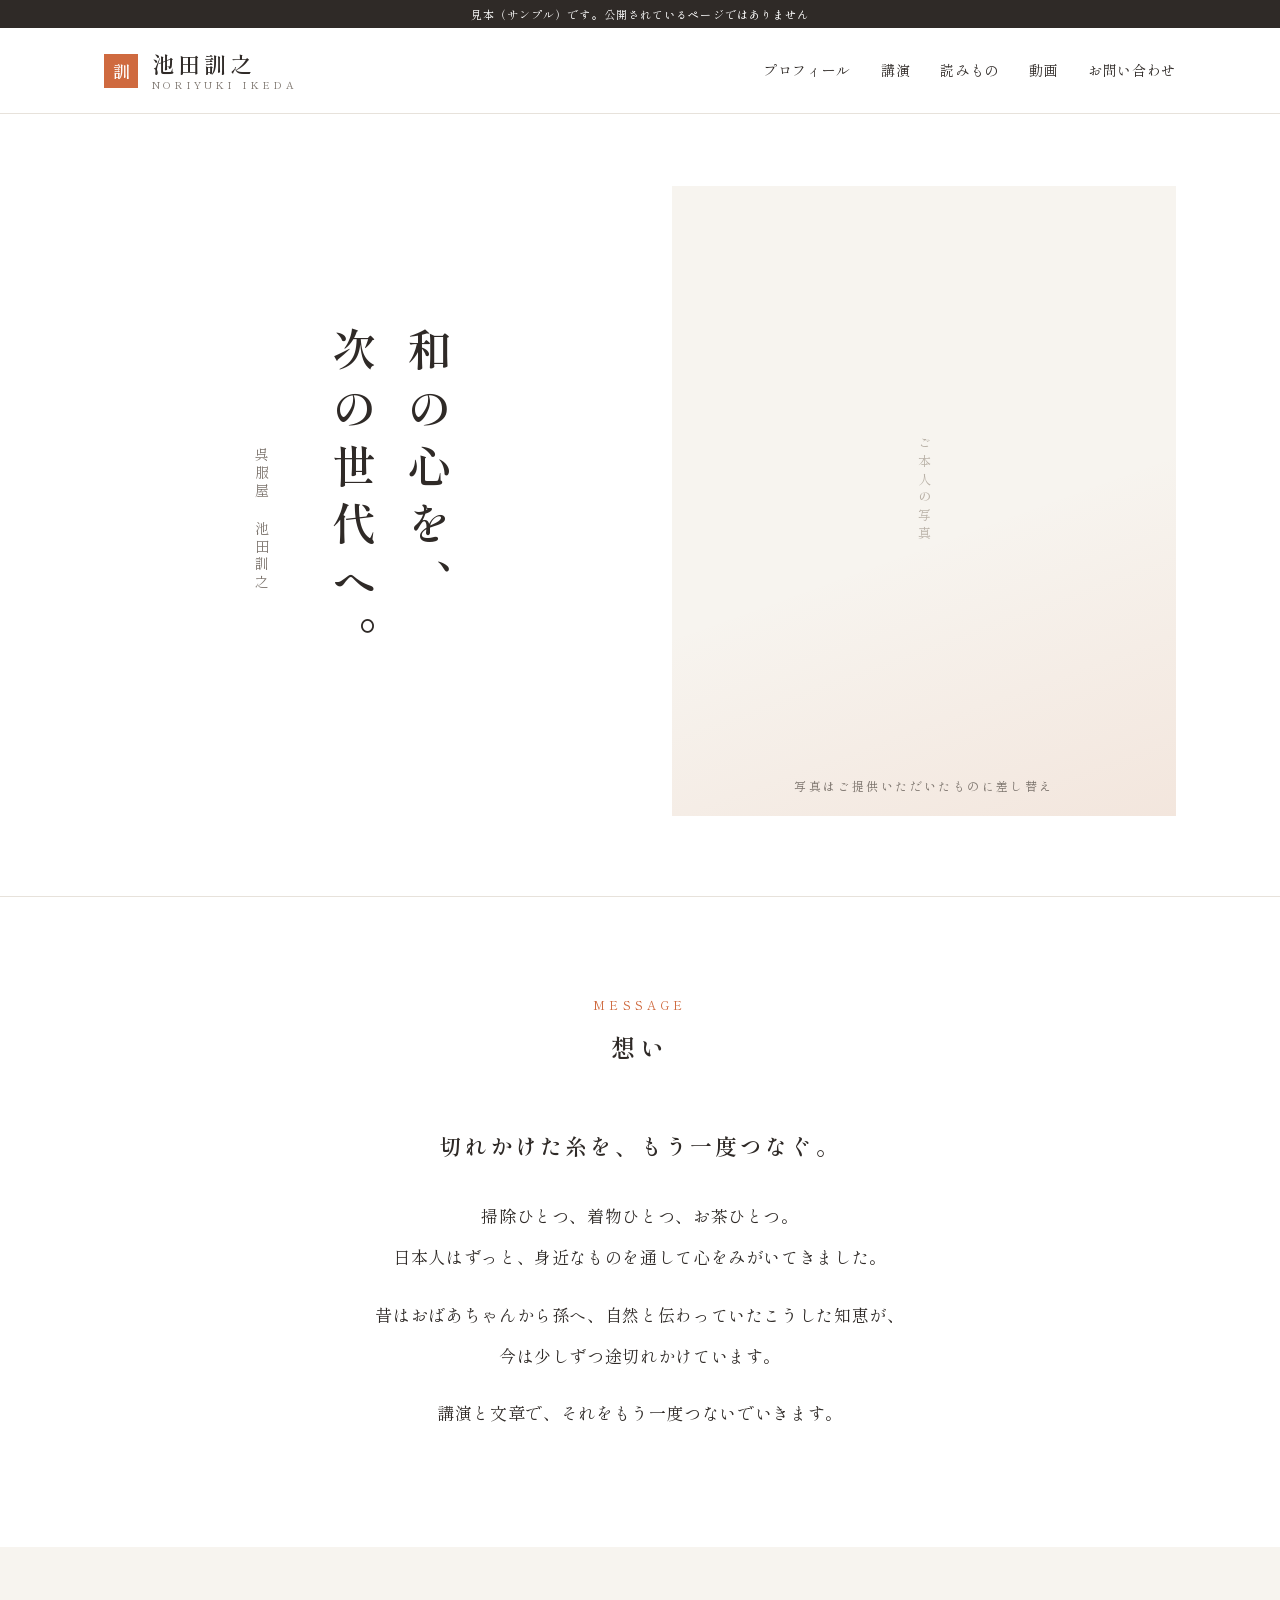
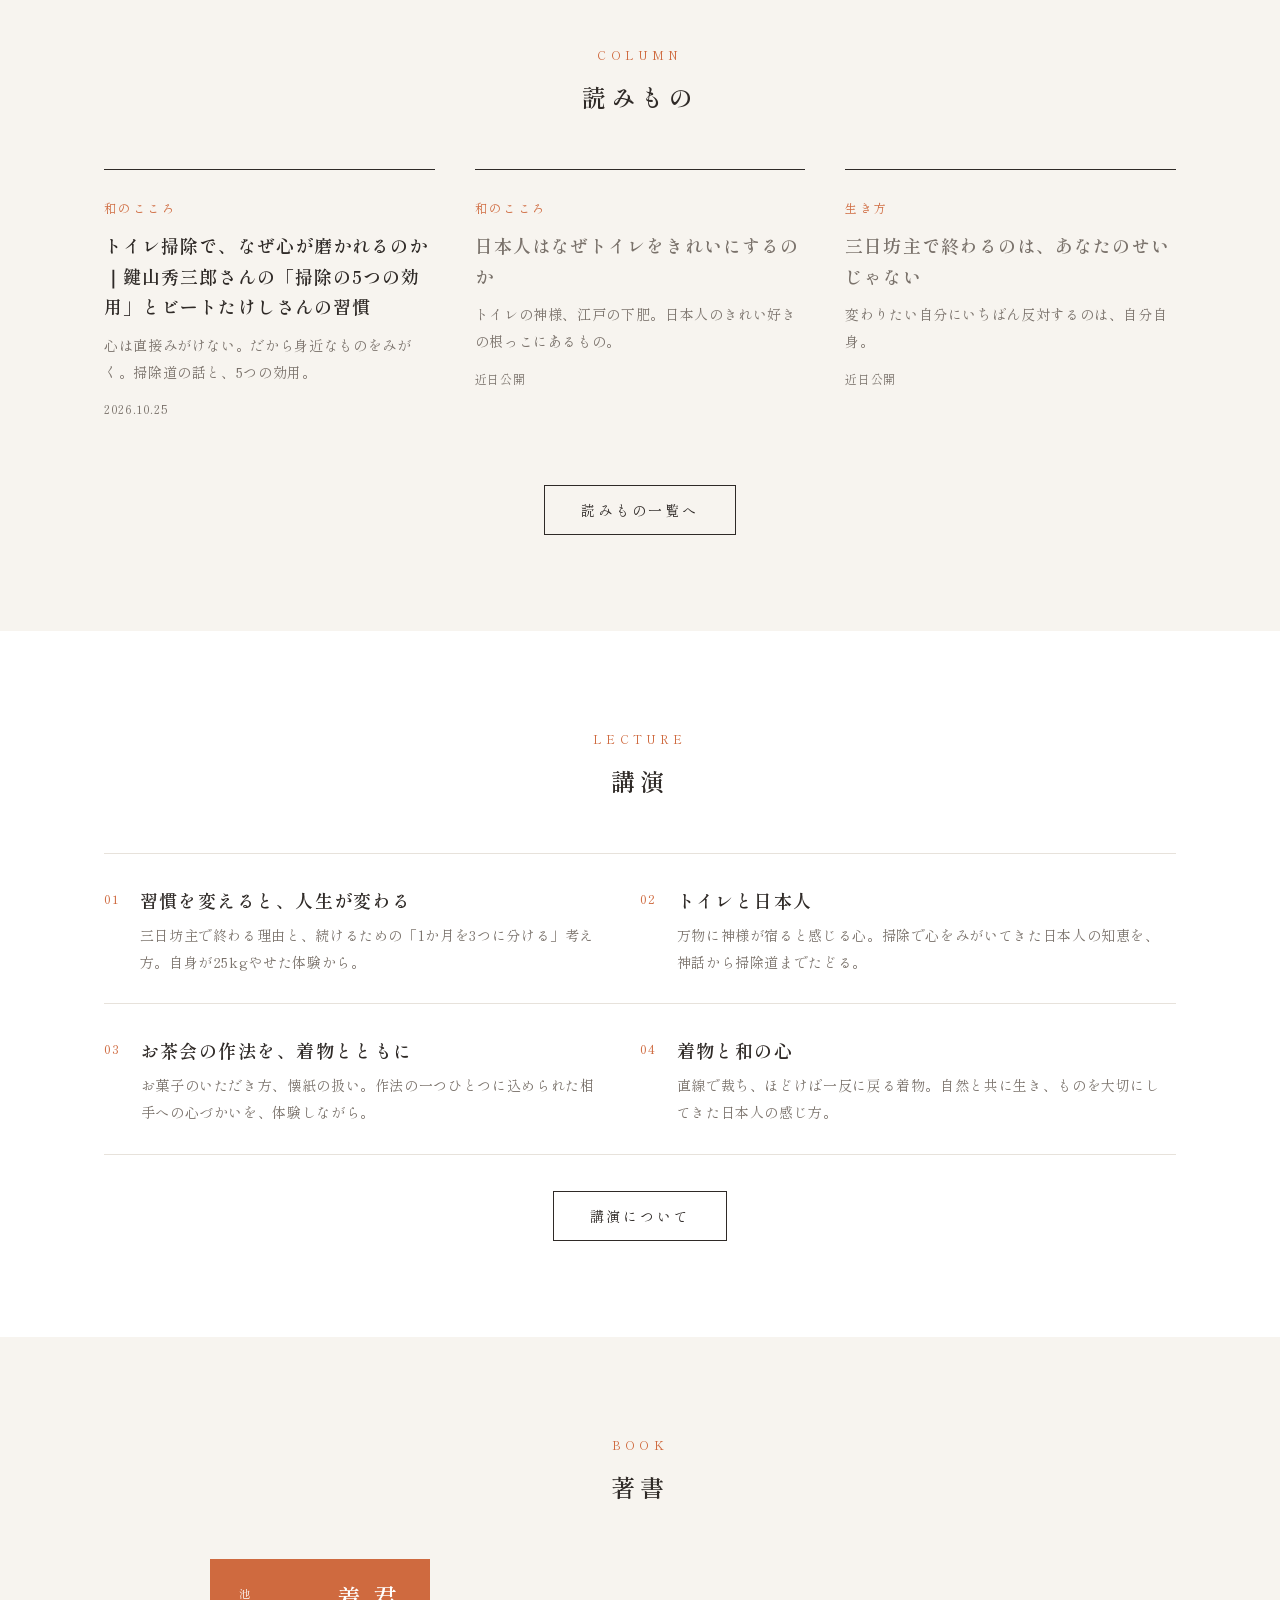
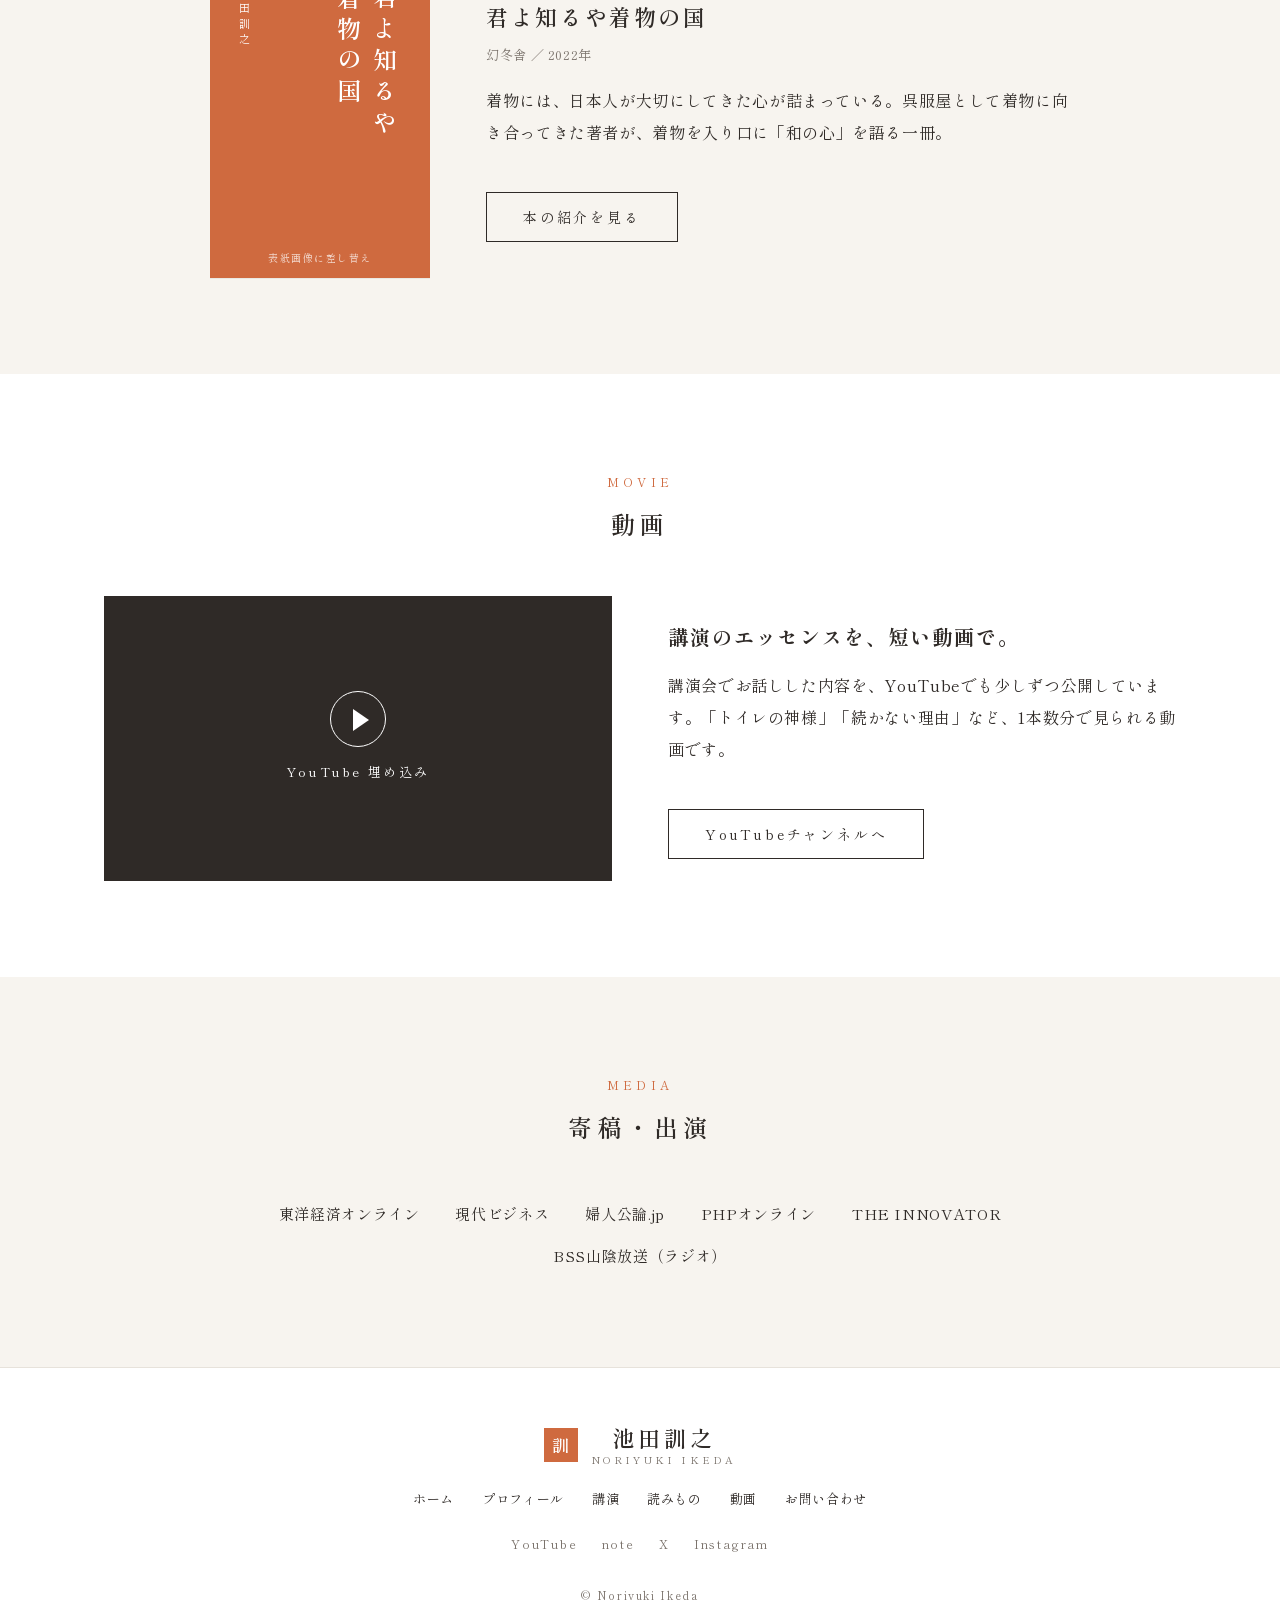
==== index.html @ 55a7f37c "個人サイト見本 v2 Co-Authored-By: Claude Opus 5.5 <noreply@anthropic.com>" ====
<!doctype html>
<html lang="ja"><head><meta charset="utf-8">
<meta name="viewport" content="width=device-width,initial-scale=1">
<meta name="robots" content="noindex,nofollow">
<title>池田訓之｜呉服屋 公式サイト</title>
<meta name="description" content="呉服屋、池田訓之の公式サイト。着物と和の心、習慣、日本人の暮らしの知恵について、講演と文章で発信しています。">
<link rel="preconnect" href="https://fonts.googleapis.com"><link rel="preconnect" href="https://fonts.gstatic.com" crossorigin>
<link href="https://fonts.googleapis.com/css2?family=Shippori+Mincho:wght@400;600&display=swap" rel="stylesheet">
<link rel="stylesheet" href="style.css"><script type="application/ld+json">{"@context": "https://schema.org", "@graph": [{"@type": "Person", "@id": "https://ikeda-noriyuki.example/#person", "name": "池田訓之", "alternateName": "Noriyuki Ikeda", "jobTitle": "呉服屋", "birthDate": "1962", "birthPlace": "京都府", "alumniOf": "同志社大学", "description": "鳥取・島根で呉服店を営みながら、着物を通じて和の心を伝える講演・執筆を行う。", "url": "https://ikeda-noriyuki.example/", "image": "https://ikeda-noriyuki.example/img/ikeda.jpg", "sameAs": ["（本人のX・Instagram・YouTube・note・各メディアの著者ページのURLを並べる）"]}, {"@type": "WebSite", "url": "https://ikeda-noriyuki.example/", "name": "池田訓之 公式サイト", "publisher": {"@id": "https://ikeda-noriyuki.example/#person"}}]}</script>
</head><body>
<div class="sample">見本（サンプル）です。公開されているページではありません</div>
<header class="site-header"><div class="in"><a class="brand" href="index.html"><span class="seal">訓</span><span class="brand-name">池田訓之<small>NORIYUKI IKEDA</small></span></a><nav class="gnav"><a href="profile.html">プロフィール</a><a href="kouen.html">講演</a><a href="yomimono.html">読みもの</a><a href="index.html#video">動画</a><a href="contact.html">お問い合わせ</a></nav></div></header>

<section class="hero"><div class="in">
  <div class="hero-copy">
    <p class="tate">和の心を、<br>次の世代へ。</p>
    <p class="tate-sub">呉服屋　池田訓之</p>
  </div>
  <div class="hero-photo"><span class="ph-mark">ご本人の写真</span><span class="ph-note">写真はご提供いただいたものに差し替え</span></div>
</div></section>

<section class="section"><div class="container">
  <div class="sec-head"><span class="en">Message</span><h2>想い</h2></div>
  <div class="message">
    <p class="lead">切れかけた糸を、もう一度つなぐ。</p>
    <p>掃除ひとつ、着物ひとつ、お茶ひとつ。<br>日本人はずっと、身近なものを通して心をみがいてきました。</p>
    <p>昔はおばあちゃんから孫へ、自然と伝わっていたこうした知恵が、<br>今は少しずつ途切れかけています。</p>
    <p>講演と文章で、それをもう一度つないでいきます。</p>
  </div>
</div></section>

<section class="section wash"><div class="container">
  <div class="sec-head"><span class="en">Column</span><h2>読みもの</h2></div>
  <div class="posts"><a class="post" href="toilet-souji.html"><span class="cat">和のこころ</span><h3>トイレ掃除で、なぜ心が磨かれるのか｜鍵山秀三郎さんの「掃除の5つの効用」とビートたけしさんの習慣</h3><p>心は直接みがけない。だから身近なものをみがく。掃除道の話と、5つの効用。</p><span class="date">2026.10.25</span></a><div class="post soon"><span class="cat">和のこころ</span><h3>日本人はなぜトイレをきれいにするのか</h3><p>トイレの神様、江戸の下肥。日本人のきれい好きの根っこにあるもの。</p><span class="date">近日公開</span></div><div class="post soon"><span class="cat">生き方</span><h3>三日坊主で終わるのは、あなたのせいじゃない</h3><p>変わりたい自分にいちばん反対するのは、自分自身。</p><span class="date">近日公開</span></div></div>
  <div class="center"><a class="more" href="yomimono.html">読みもの一覧へ</a></div>
</div></section>

<section class="section"><div class="container">
  <div class="sec-head"><span class="en">Lecture</span><h2>講演</h2></div>
  <div class="themes"><div class="theme"><span class="no">01</span><div><h3>習慣を変えると、人生が変わる</h3><p>三日坊主で終わる理由と、続けるための「1か月を3つに分ける」考え方。自身が25kgやせた体験から。</p></div></div><div class="theme"><span class="no">02</span><div><h3>トイレと日本人</h3><p>万物に神様が宿ると感じる心。掃除で心をみがいてきた日本人の知恵を、神話から掃除道までたどる。</p></div></div><div class="theme"><span class="no">03</span><div><h3>お茶会の作法を、着物とともに</h3><p>お菓子のいただき方、懐紙の扱い。作法の一つひとつに込められた相手への心づかいを、体験しながら。</p></div></div><div class="theme"><span class="no">04</span><div><h3>着物と和の心</h3><p>直線で裁ち、ほどけば一反に戻る着物。自然と共に生き、ものを大切にしてきた日本人の感じ方。</p></div></div></div>
  <div class="center"><a class="more" href="kouen.html">講演について</a></div>
</div></section>

<section class="section wash"><div class="container">
  <div class="sec-head"><span class="en">Book</span><h2>著書</h2></div>
  <div class="book">
    <div class="cover"><span class="t">君よ知るや<br>着物の国</span><span class="a">池田訓之</span><span class="n">表紙画像に差し替え</span></div>
    <div><h3>君よ知るや着物の国</h3><div class="pub">幻冬舎 ／ 2022年</div>
    <p>着物には、日本人が大切にしてきた心が詰まっている。呉服屋として着物に向き合ってきた著者が、着物を入り口に「和の心」を語る一冊。</p>
    <a class="more" href="#">本の紹介を見る</a></div>
  </div>
</div></section>

<section class="section" id="video"><div class="container">
  <div class="sec-head"><span class="en">Movie</span><h2>動画</h2></div>
  <div class="video">
    <div class="video-frame"><div class="center"><b></b>YouTube 埋め込み</div></div>
    <div><h3 style="font-size:20px;letter-spacing:.1em;margin:0 0 12px">講演のエッセンスを、短い動画で。</h3>
    <p style="margin:0 0 8px">講演会でお話しした内容を、YouTubeでも少しずつ公開しています。「トイレの神様」「続かない理由」など、1本数分で見られる動画です。</p>
    <a class="more" href="#">YouTubeチャンネルへ</a></div>
  </div>
</div></section>

<section class="section wash"><div class="container">
  <div class="sec-head"><span class="en">Media</span><h2>寄稿・出演</h2></div>
  <div class="media"><span>東洋経済オンライン</span><span>現代ビジネス</span><span>婦人公論.jp</span><span>PHPオンライン</span><span>THE INNOVATOR</span><span>BSS山陰放送（ラジオ）</span></div>
</div></section>

<footer class="site-footer"><div class="container"><a class="brand" href="index.html"><span class="seal">訓</span><span class="brand-name">池田訓之<small>NORIYUKI IKEDA</small></span></a>
<nav class="fnav"><a href="index.html">ホーム</a><a href="profile.html">プロフィール</a><a href="kouen.html">講演</a><a href="yomimono.html">読みもの</a><a href="index.html#video">動画</a><a href="contact.html">お問い合わせ</a></nav>
<div class="sns"><span>YouTube</span><span>note</span><span>X</span><span>Instagram</span></div>
<div class="copy">© Noriyuki Ikeda</div></div></footer>
</body></html>
---- style.css ----
/* 池田訓之 個人サイト（見本）
   トーン：和想館HPの「白地・明朝・余白・細い線」を土台に、
   色は著書『君よ知るや着物の国』の表紙から（柿色・藍・白）。和想館の紫は使わない。 */
:root{
  --ink:#2f2a27;      /* 墨 */
  --sub:#7a726b;
  --line:#e7e2db;
  --bg:#ffffff;
  --wash:#f7f4ef;     /* ごく薄い生成り */
  --kaki:#cf6a3f;     /* 柿色（表紙の地色） */
  --kaki-deep:#a9512c;
  --ai:#2d3f5e;       /* 藍（表紙の帯の模様） */
  --serif:"Shippori Mincho","Hiragino Mincho ProN","Yu Mincho",serif;
}
*{box-sizing:border-box}
html{scroll-behavior:smooth}
body{margin:0;background:var(--bg);color:var(--ink);font-family:var(--serif);font-size:16px;line-height:2;letter-spacing:.04em;-webkit-font-smoothing:antialiased}
a{color:inherit}
img{max-width:100%;display:block}

/* 見本の帯 */
.sample{background:var(--ink);color:#fff;text-align:center;font-size:11px;letter-spacing:.1em;padding:3px 8px}

/* ヘッダー */
.site-header{border-bottom:1px solid var(--line);background:var(--bg)}
.site-header .in{max-width:1120px;margin:0 auto;padding:22px 24px;display:flex;align-items:center;justify-content:space-between;gap:24px}
.brand{text-decoration:none;display:flex;align-items:center;gap:14px}
.seal{width:34px;height:34px;background:var(--kaki);color:#fff;display:flex;align-items:center;justify-content:center;font-size:17px;font-weight:600;letter-spacing:0}
.brand-name{font-size:22px;font-weight:600;letter-spacing:.18em;line-height:1.2}
.brand-name small{display:block;font-size:10px;letter-spacing:.32em;color:var(--sub);font-weight:400;margin-top:3px}
.gnav{display:flex;gap:30px;font-size:14px}
.gnav a{text-decoration:none;padding:4px 0;border-bottom:1px solid transparent;white-space:nowrap}
.gnav a:hover,.gnav a.on{border-bottom-color:var(--kaki)}
@media(max-width:820px){
  .site-header .in{flex-direction:column;align-items:flex-start;gap:12px;padding:16px}
  .gnav{gap:20px;overflow-x:auto;width:100%;font-size:13px;padding-bottom:2px;scrollbar-width:none}
  .gnav::-webkit-scrollbar{display:none}
  .theme:nth-child(odd){padding-right:8px}
}

/* 共通 */
.container{max-width:1120px;margin:0 auto;padding:0 24px}
@media(max-width:820px){.container{padding:0 16px}}
.section{padding:96px 0}
.section.wash{background:var(--wash)}
@media(max-width:820px){.section{padding:64px 0}}
.sec-head{text-align:center;margin-bottom:48px}
.sec-head .en{display:block;font-size:12px;letter-spacing:.35em;color:var(--kaki);text-transform:uppercase}
.sec-head h2{font-size:24px;font-weight:600;letter-spacing:.2em;margin:6px 0 0}
.more{display:inline-block;margin-top:36px;font-size:14px;text-decoration:none;border:1px solid var(--ink);padding:10px 36px;letter-spacing:.2em;transition:.2s}
.more:hover{background:var(--ink);color:#fff}
.center{text-align:center}

/* トップ：ヒーロー */
.hero{border-bottom:1px solid var(--line)}
.hero .in{max-width:1120px;margin:0 auto;padding:72px 24px 80px;display:grid;grid-template-columns:1fr 1fr;gap:64px;align-items:center}
.hero-copy{display:flex;justify-content:center;gap:40px;flex-direction:row-reverse}
.tate{writing-mode:vertical-rl;font-size:clamp(30px,3.6vw,44px);font-weight:600;letter-spacing:.32em;line-height:1.7;margin:0}
.tate-sub{writing-mode:vertical-rl;font-size:14px;color:var(--sub);letter-spacing:.3em;line-height:2.2;margin:0;padding-top:120px}
.hero-photo{aspect-ratio:4/5;background:var(--wash);position:relative;overflow:hidden}
.hero-photo::before{content:"";position:absolute;inset:0;background:linear-gradient(160deg,transparent 55%,rgba(207,106,63,.10))}
.ph-note{position:absolute;left:0;right:0;bottom:18px;text-align:center;font-size:12px;color:var(--sub);letter-spacing:.2em}
.ph-mark{position:absolute;top:50%;left:50%;transform:translate(-50%,-60%);font-size:13px;color:#b9b1a7;letter-spacing:.4em;writing-mode:vertical-rl}
@media(max-width:820px){
  .hero .in{grid-template-columns:1fr;gap:40px;padding:48px 16px 56px}
  .hero-copy{gap:24px}
  .tate-sub{padding-top:60px}
}

/* 想い */
.message{max-width:640px;margin:0 auto;text-align:center;font-size:17px;line-height:2.4}
.message .lead{font-size:22px;font-weight:600;letter-spacing:.14em;margin-bottom:24px}

/* 読みもの一覧 */
.posts{display:grid;grid-template-columns:repeat(3,1fr);gap:40px}
@media(max-width:820px){.posts{grid-template-columns:1fr;gap:0}}
.post{text-decoration:none;display:block;border-top:1px solid var(--ink);padding:20px 0 28px}
@media(max-width:820px){.post{border-top:1px solid var(--line)}}
.post .cat{font-size:12px;color:var(--kaki);letter-spacing:.2em}
.post h3{font-size:18px;font-weight:600;line-height:1.7;margin:8px 0 10px;letter-spacing:.06em}
.post p{font-size:14px;color:var(--sub);line-height:1.9;margin:0}
.post .date{font-size:12px;color:var(--sub);margin-top:12px;display:block}
.post.soon h3{color:var(--sub)}
.post:hover h3{color:var(--kaki-deep)}

/* 講演テーマ */
.themes{display:grid;grid-template-columns:repeat(2,1fr);border-top:1px solid var(--line)}
@media(max-width:820px){.themes{grid-template-columns:1fr}}
.theme{padding:28px 8px 28px 0;border-bottom:1px solid var(--line);display:flex;gap:20px}
.theme:nth-child(odd){padding-right:32px}
.theme .no{font-size:13px;color:var(--kaki);letter-spacing:.1em;padding-top:4px}
.theme h3{margin:0 0 4px;font-size:18px;font-weight:600;letter-spacing:.08em}
.theme p{margin:0;font-size:14px;color:var(--sub);line-height:1.9}

/* 著書 */
.book{display:grid;grid-template-columns:220px 1fr;gap:56px;align-items:center;max-width:860px;margin:0 auto}
@media(max-width:820px){.book{grid-template-columns:1fr;gap:28px;justify-items:center;text-align:left}}
.cover{width:220px;aspect-ratio:1/1.45;background:var(--kaki);position:relative;box-shadow:0 1px 0 rgba(0,0,0,.05)}
.cover .t{position:absolute;top:26px;right:28px;writing-mode:vertical-rl;color:#fff;font-size:24px;font-weight:600;letter-spacing:.3em;line-height:1.5}
.cover .a{position:absolute;top:28px;left:24px;writing-mode:vertical-rl;color:#fff;font-size:11px;letter-spacing:.4em}
.cover .n{position:absolute;bottom:10px;left:0;right:0;text-align:center;color:rgba(255,255,255,.75);font-size:10px;letter-spacing:.15em}
.book h3{font-size:22px;font-weight:600;margin:0 0 4px;letter-spacing:.12em}
.book .pub{font-size:13px;color:var(--sub);margin-bottom:16px}
.book p{margin:0 0 8px}

/* 掲載・寄稿 */
.media{display:flex;flex-wrap:wrap;justify-content:center;gap:12px 36px;font-size:15px;max-width:820px;margin:0 auto}
.media span{white-space:nowrap}

/* 動画 */
.video{display:grid;grid-template-columns:1fr 1fr;gap:56px;align-items:center}
@media(max-width:820px){.video{grid-template-columns:1fr;gap:28px}}
.video-frame{aspect-ratio:16/9;background:var(--ink);display:flex;align-items:center;justify-content:center;color:#fff;font-size:13px;letter-spacing:.2em}
.video-frame b{display:block;width:56px;height:56px;border:1px solid #fff;border-radius:50%;margin:0 auto 12px;position:relative}
.video-frame b::after{content:"";position:absolute;left:22px;top:17px;border-left:16px solid #fff;border-top:11px solid transparent;border-bottom:11px solid transparent}

/* 下層ページの見出し */
.page-head{border-bottom:1px solid var(--line);padding:72px 0 56px;text-align:center}
.page-head .en{font-size:12px;letter-spacing:.35em;color:var(--kaki);text-transform:uppercase}
.page-head h1{font-size:30px;font-weight:600;letter-spacing:.24em;margin:6px 0 0}
@media(max-width:820px){.page-head{padding:48px 0 40px}.page-head h1{font-size:24px}}
.crumb{font-size:12px;color:var(--sub);padding:16px 0;letter-spacing:.08em}
.crumb a{text-decoration:none}

/* 記事 */
.article{max-width:700px;margin:0 auto;padding:24px 0 96px}
.article .cat{font-size:12px;color:var(--kaki);letter-spacing:.24em}
.article h1{font-size:clamp(23px,3.4vw,30px);line-height:1.65;font-weight:600;letter-spacing:.06em;margin:10px 0 18px}
.article .meta{font-size:13px;color:var(--sub);padding-bottom:28px;border-bottom:1px solid var(--line);margin-bottom:36px}
.answer{border-left:3px solid var(--kaki);padding:4px 0 4px 22px;margin:0 0 40px;font-size:17px;line-height:2.1}
.answer b{display:block;font-size:12px;letter-spacing:.3em;color:var(--kaki);font-weight:400}
.toc{border-top:1px solid var(--line);border-bottom:1px solid var(--line);padding:20px 0;margin-bottom:16px;font-size:15px}
.toc b{font-size:12px;letter-spacing:.3em;color:var(--sub);font-weight:400}
.toc ol{margin:8px 0 0;padding-left:1.6em;line-height:2.1}
.toc a{text-decoration:none}
.toc a:hover{color:var(--kaki-deep)}
.body h2{font-size:22px;font-weight:600;line-height:1.7;margin:72px 0 20px;letter-spacing:.06em}
.body h2 .num{display:block;font-size:12px;color:var(--kaki);letter-spacing:.3em;font-weight:400;margin-bottom:2px}
.body h3{font-size:18px;font-weight:600;margin:40px 0 8px;letter-spacing:.06em}
.body h3.q{margin-top:32px}
.body p{margin:0 0 1.4em;font-size:16.5px;line-height:2.15}
.body p.a{margin-top:0}
.body strong{font-weight:600;color:var(--kaki-deep)}
.body p.quote{font-size:20px;font-weight:600;text-align:center;line-height:1.9;padding:36px 8px;margin:40px 0;border-top:1px solid var(--line);border-bottom:1px solid var(--line)}
.body p.quote strong{color:var(--ink)}
.author{margin-top:72px;border-top:1px solid var(--ink);padding-top:28px;display:grid;grid-template-columns:96px 1fr;gap:24px}
.author .ph{width:96px;height:96px;border-radius:50%;background:var(--wash);display:flex;align-items:center;justify-content:center;font-size:10px;color:var(--sub);letter-spacing:.1em;text-align:center}
.author .label{font-size:11px;letter-spacing:.3em;color:var(--sub)}
.author h3{margin:2px 0 8px;font-size:18px;font-weight:600;letter-spacing:.12em}
.author p{margin:0;font-size:14px;line-height:2}
.author a{font-size:13px}
@media(max-width:600px){.author{grid-template-columns:1fr}}

/* プロフィール */
.prof{display:grid;grid-template-columns:340px 1fr;gap:72px;max-width:1000px;margin:0 auto}
@media(max-width:820px){.prof{grid-template-columns:1fr;gap:36px}}
.prof .hero-photo{aspect-ratio:3/4}
.prof h2{font-size:28px;font-weight:600;letter-spacing:.24em;margin:0}
.prof .yomi{font-size:12px;color:var(--sub);letter-spacing:.3em;margin-bottom:24px}
.prof .role{font-size:14px;color:var(--kaki);letter-spacing:.2em}
.timeline{margin:36px 0 0;border-top:1px solid var(--line)}
.timeline div{display:grid;grid-template-columns:110px 1fr;gap:16px;padding:14px 0;border-bottom:1px solid var(--line);font-size:15px}
.timeline dt,.timeline .y{color:var(--sub);font-size:14px}

/* 講演ページ */
.lead-text{max-width:700px;margin:0 auto 56px;text-align:center}
.flow{display:grid;grid-template-columns:repeat(4,1fr);gap:0;border-top:1px solid var(--line);border-left:1px solid var(--line)}
.flow div{border-right:1px solid var(--line);border-bottom:1px solid var(--line);padding:24px 20px;font-size:14px;line-height:1.9}
.flow b{display:block;color:var(--kaki);font-size:12px;letter-spacing:.2em;font-weight:400}
@media(max-width:820px){.flow{grid-template-columns:1fr 1fr}}

/* お問い合わせ */
.form{max-width:640px;margin:0 auto}
.form label{display:block;font-size:14px;margin:24px 0 6px;letter-spacing:.1em}
.form label em{font-style:normal;font-size:11px;color:var(--kaki);margin-left:8px}
.form input,.form select,.form textarea{width:100%;font:inherit;font-size:15px;padding:12px 14px;border:1px solid var(--line);background:#fff;border-radius:0}
.form textarea{min-height:180px}
.form button{margin-top:36px;width:100%;font:inherit;letter-spacing:.3em;background:var(--ink);color:#fff;border:0;padding:16px;cursor:not-allowed;opacity:.85}
.form .note{font-size:12px;color:var(--sub);margin-top:12px;text-align:center}

/* フッター */
.site-footer{border-top:1px solid var(--line);padding:56px 0 40px;text-align:center}
.site-footer .brand{justify-content:center;margin-bottom:20px}
.fnav{display:flex;justify-content:center;flex-wrap:wrap;gap:8px 28px;font-size:13px;margin-bottom:20px}
.fnav a{text-decoration:none}
.sns{display:flex;justify-content:center;gap:24px;font-size:12px;letter-spacing:.15em;color:var(--sub);margin-bottom:28px}
.copy{font-size:11px;color:var(--sub);letter-spacing:.15em}
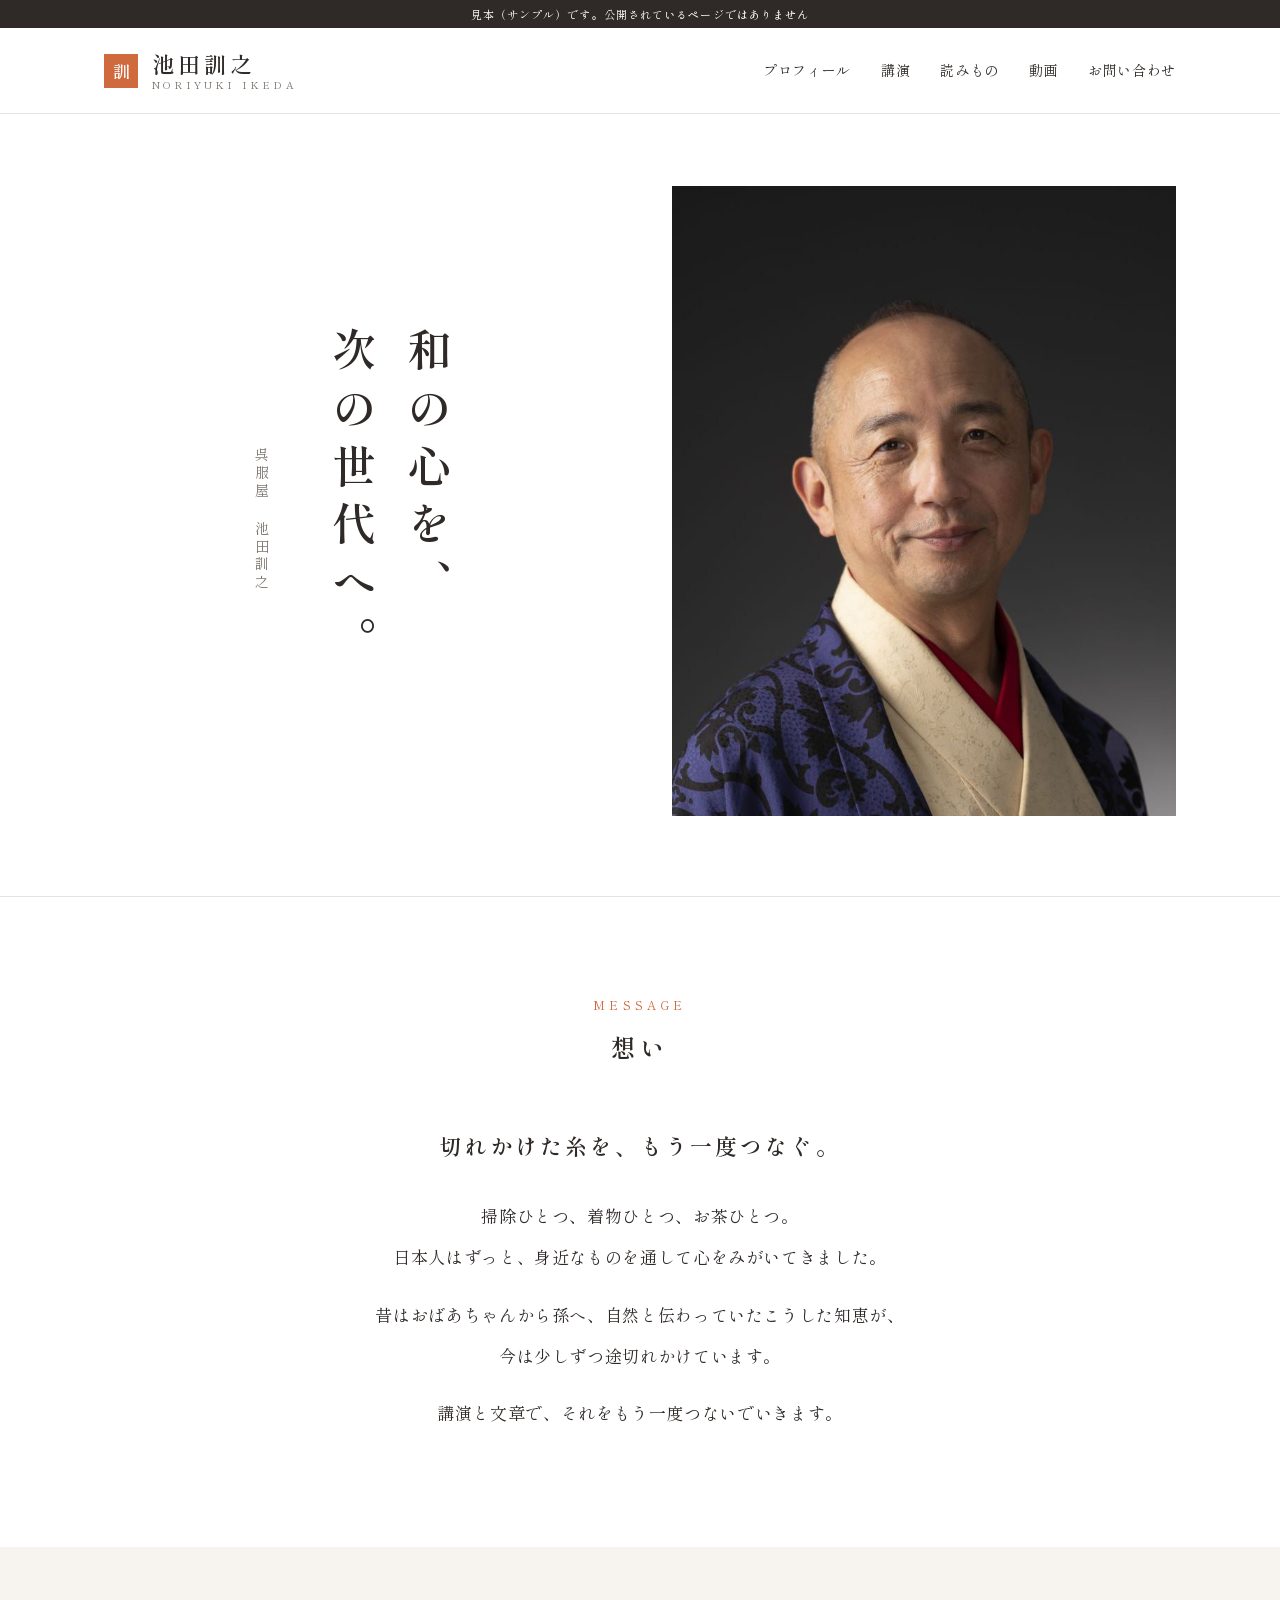
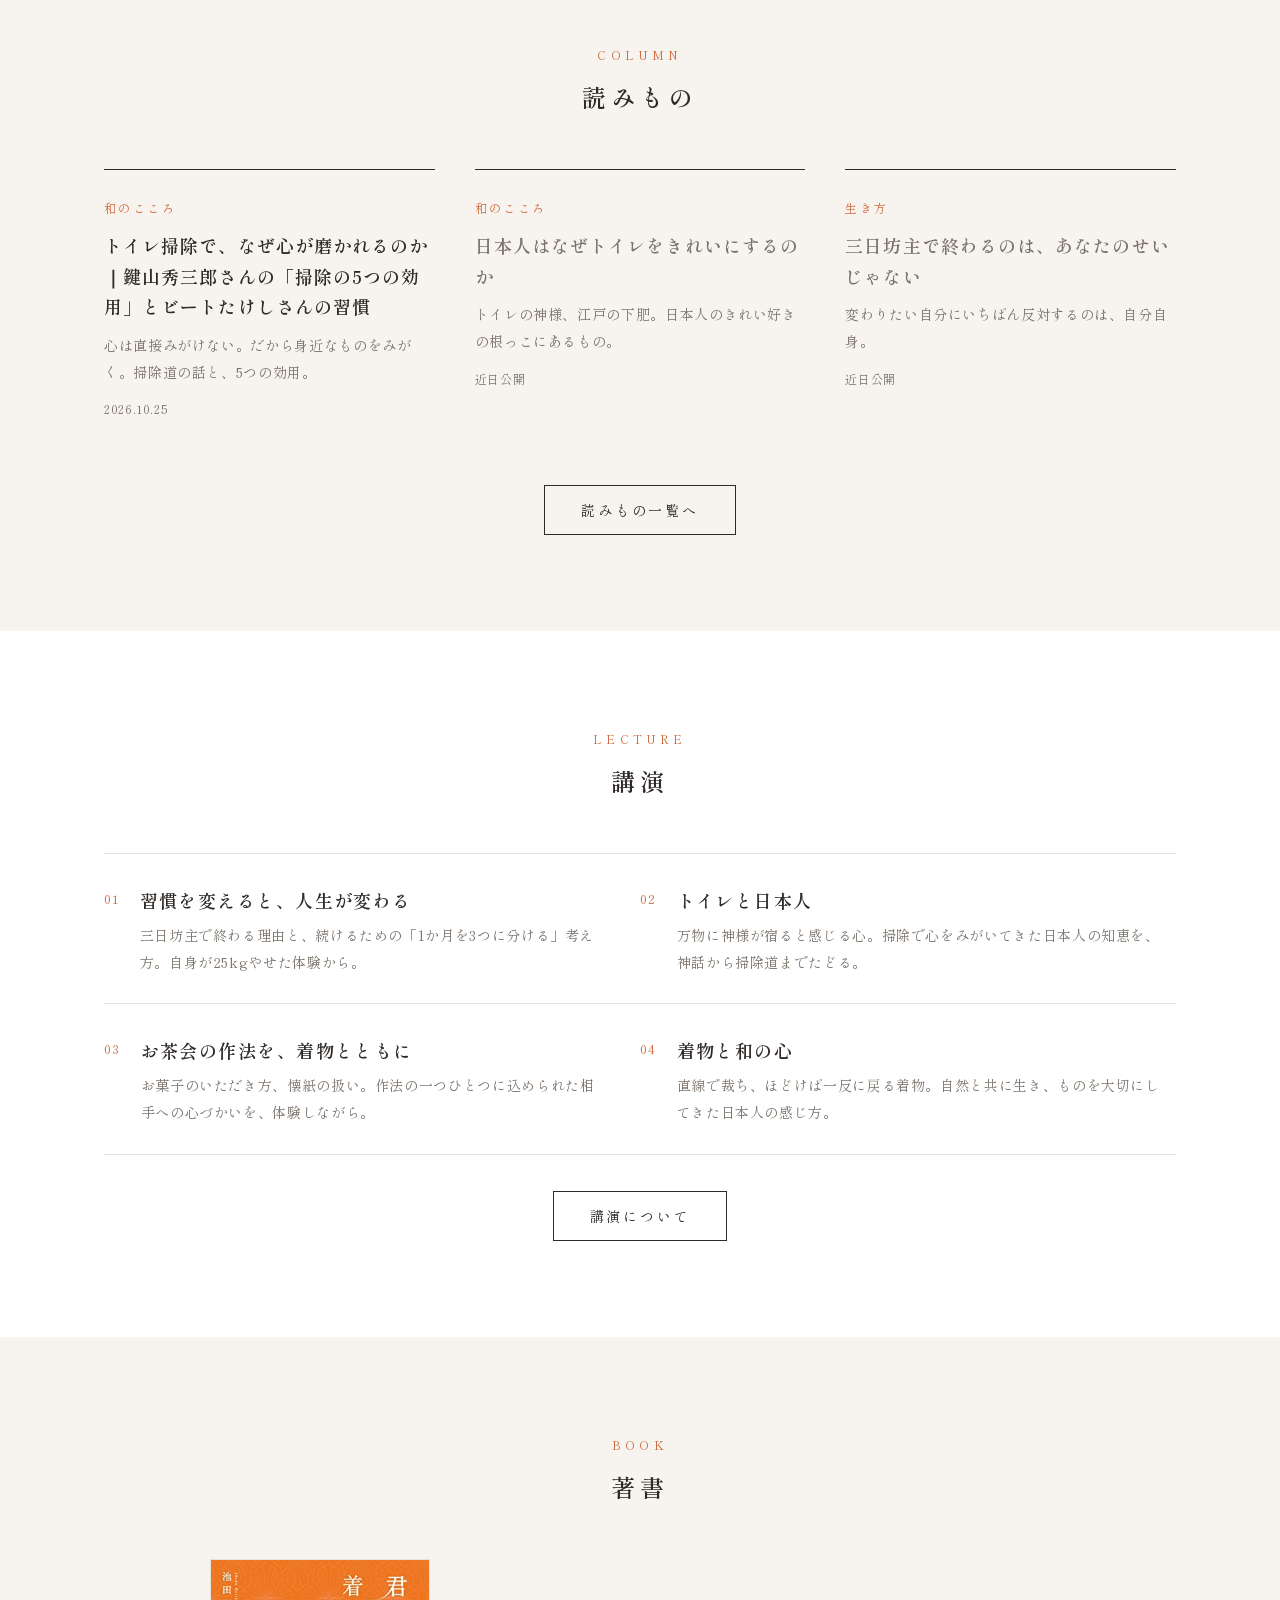
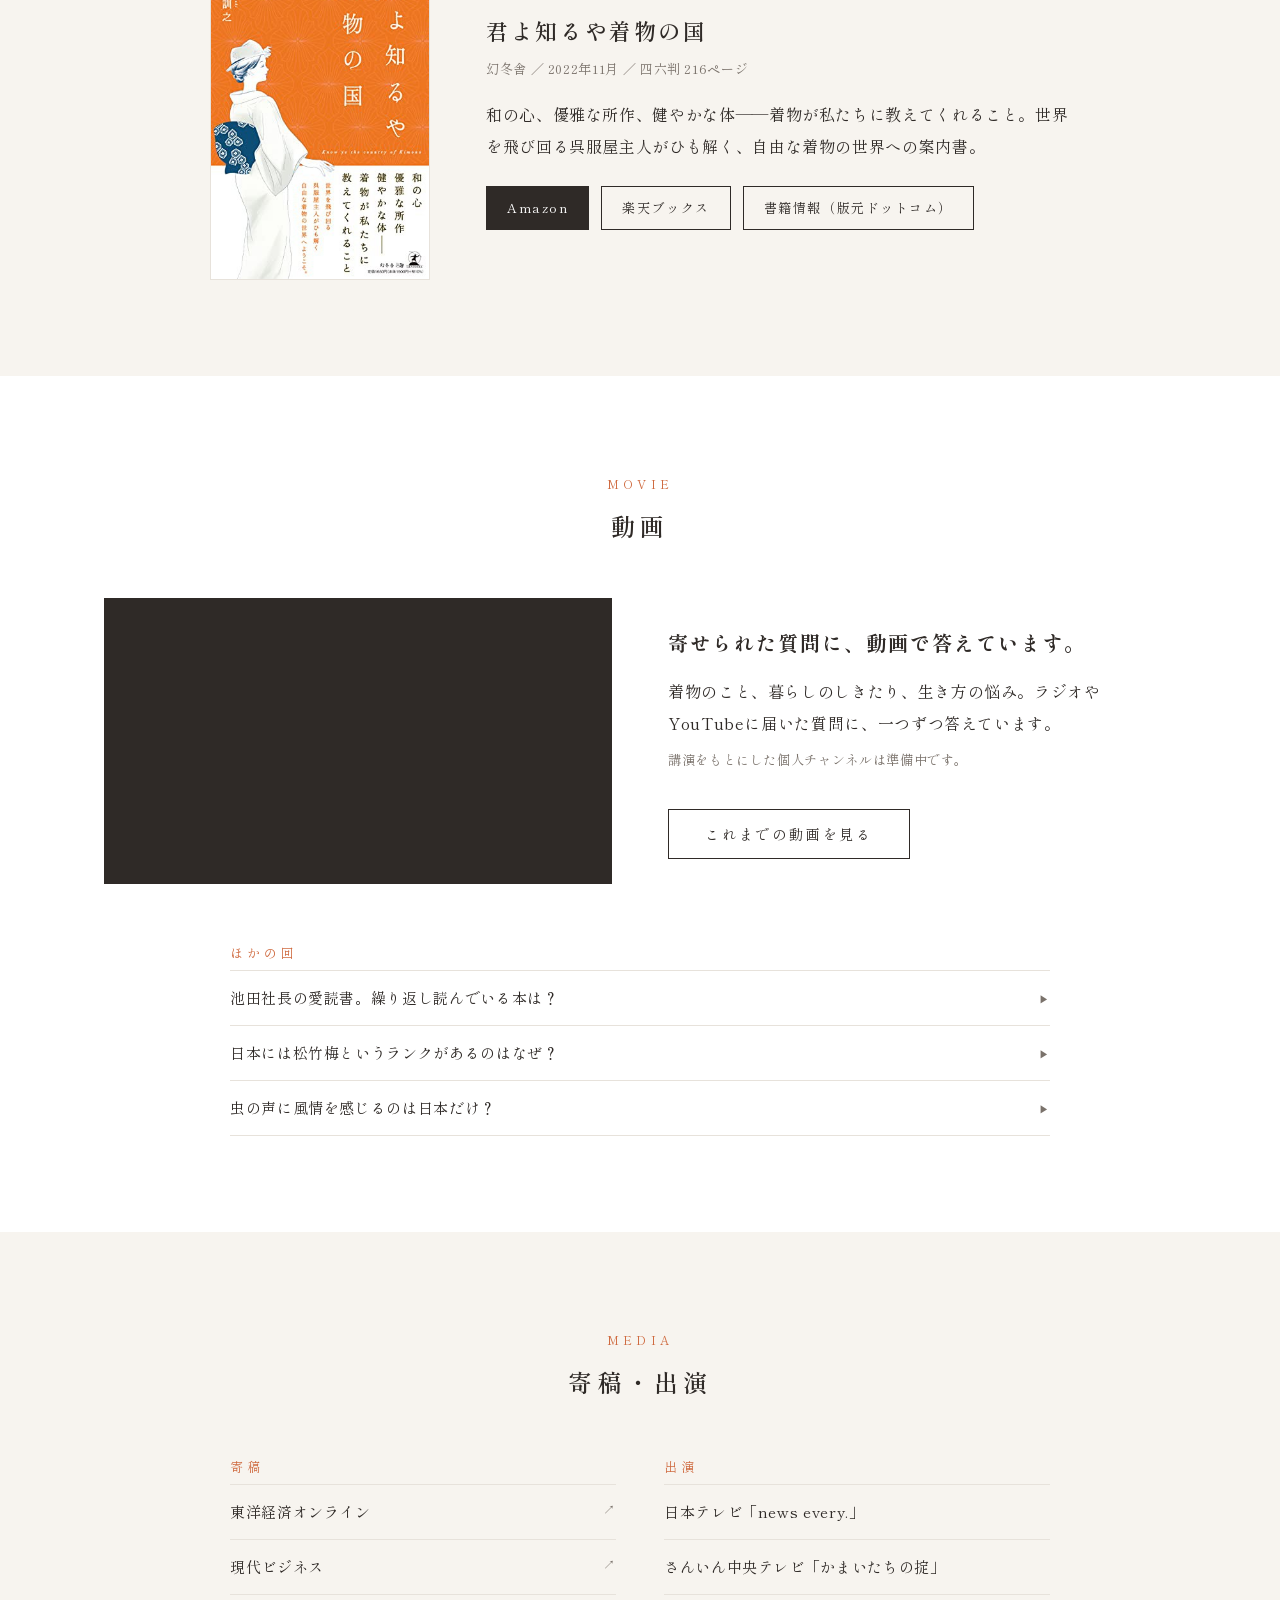
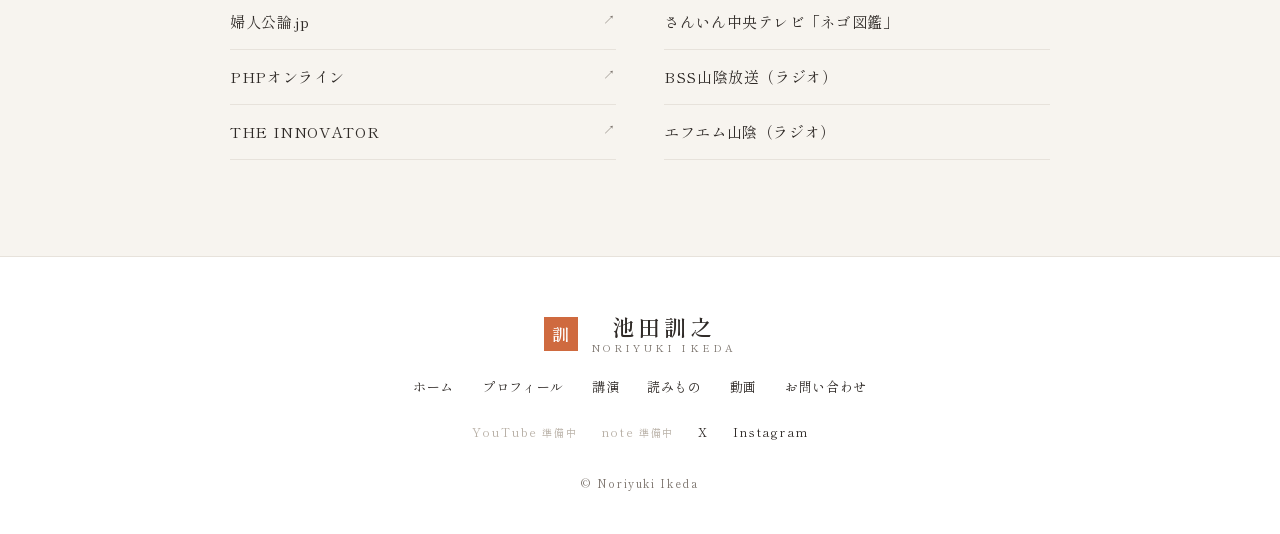
==== commit c9d67267: "個人サイト見本 v3：写真・著書・動画・SNS・寄稿先を実物に差し替え Co-Authored-By: Claude Opus 5.5 <noreply@anthropic.com>" ====
--- a/index.html
+++ b/index.html
@@ -6,7 +6,7 @@
 <meta name="description" content="呉服屋、池田訓之の公式サイト。着物と和の心、習慣、日本人の暮らしの知恵について、講演と文章で発信しています。">
 <link rel="preconnect" href="https://fonts.googleapis.com"><link rel="preconnect" href="https://fonts.gstatic.com" crossorigin>
 <link href="https://fonts.googleapis.com/css2?family=Shippori+Mincho:wght@400;600&display=swap" rel="stylesheet">
-<link rel="stylesheet" href="style.css"><script type="application/ld+json">{"@context": "https://schema.org", "@graph": [{"@type": "Person", "@id": "https://ikeda-noriyuki.example/#person", "name": "池田訓之", "alternateName": "Noriyuki Ikeda", "jobTitle": "呉服屋", "birthDate": "1962", "birthPlace": "京都府", "alumniOf": "同志社大学", "description": "鳥取・島根で呉服店を営みながら、着物を通じて和の心を伝える講演・執筆を行う。", "url": "https://ikeda-noriyuki.example/", "image": "https://ikeda-noriyuki.example/img/ikeda.jpg", "sameAs": ["（本人のX・Instagram・YouTube・note・各メディアの著者ページのURLを並べる）"]}, {"@type": "WebSite", "url": "https://ikeda-noriyuki.example/", "name": "池田訓之 公式サイト", "publisher": {"@id": "https://ikeda-noriyuki.example/#person"}}]}</script>
+<link rel="stylesheet" href="style.css"><script type="application/ld+json">{"@context": "https://schema.org", "@graph": [{"@type": "Person", "@id": "https://ikeda-noriyuki.example/#person", "name": "池田訓之", "alternateName": "Noriyuki Ikeda", "jobTitle": "呉服屋", "birthDate": "1962", "birthPlace": "京都府", "alumniOf": "同志社大学", "description": "鳥取・島根で呉服店を営みながら、着物を通じて和の心を伝える講演・執筆を行う。", "url": "https://ikeda-noriyuki.example/", "image": "https://ikeda-noriyuki.example/img/ikeda.jpg", "sameAs": ["https://x.com/ni100121", "https://www.instagram.com/wasoukan_noriyuki_ikeda/", "https://toyokeizai.net/list/author/8533", "https://gendai.media/list/author/ikedanoriyuki", "https://fujinkoron.jp/list/author/%E6%B1%A0%E7%94%B0%E8%A8%93%E4%B9%8B", "https://shuchi.php.co.jp/author/1341.html", "https://the-innovator.jp/interviewees/ikeda_noriyuki/"]}, {"@type": "Book", "name": "君よ知るや着物の国", "isbn": "9784344941311", "author": {"@id": "https://ikeda-noriyuki.example/#person"}, "publisher": {"@type": "Organization", "name": "幻冬舎"}, "datePublished": "2022-11-30", "inLanguage": "ja"}, {"@type": "WebSite", "url": "https://ikeda-noriyuki.example/", "name": "池田訓之 公式サイト", "publisher": {"@id": "https://ikeda-noriyuki.example/#person"}}]}</script>
 </head><body>
 <div class="sample">見本（サンプル）です。公開されているページではありません</div>
 <header class="site-header"><div class="in"><a class="brand" href="index.html"><span class="seal">訓</span><span class="brand-name">池田訓之<small>NORIYUKI IKEDA</small></span></a><nav class="gnav"><a href="profile.html">プロフィール</a><a href="kouen.html">講演</a><a href="yomimono.html">読みもの</a><a href="index.html#video">動画</a><a href="contact.html">お問い合わせ</a></nav></div></header>
@@ -16,7 +16,7 @@
     <p class="tate">和の心を、<br>次の世代へ。</p>
     <p class="tate-sub">呉服屋　池田訓之</p>
   </div>
-  <div class="hero-photo"><span class="ph-mark">ご本人の写真</span><span class="ph-note">写真はご提供いただいたものに差し替え</span></div>
+  <div class="hero-photo"><img src="img/ikeda.jpg" alt="池田訓之" width="720" height="900"></div>
 </div></section>
 
 <section class="section"><div class="container">
@@ -44,30 +44,33 @@
 <section class="section wash"><div class="container">
   <div class="sec-head"><span class="en">Book</span><h2>著書</h2></div>
   <div class="book">
-    <div class="cover"><span class="t">君よ知るや<br>着物の国</span><span class="a">池田訓之</span><span class="n">表紙画像に差し替え</span></div>
-    <div><h3>君よ知るや着物の国</h3><div class="pub">幻冬舎 ／ 2022年</div>
-    <p>着物には、日本人が大切にしてきた心が詰まっている。呉服屋として着物に向き合ってきた著者が、着物を入り口に「和の心」を語る一冊。</p>
-    <a class="more" href="#">本の紹介を見る</a></div>
+    <a class="cover" href="https://www.amazon.co.jp/dp/4344941314" target="_blank" rel="noopener"><img src="img/book.jpg" alt="『君よ知るや着物の国』表紙" width="341" height="500"></a>
+    <div><h3>君よ知るや着物の国</h3><div class="pub">幻冬舎 ／ 2022年11月 ／ 四六判 216ページ</div>
+    <p>和の心、優雅な所作、健やかな体――着物が私たちに教えてくれること。世界を飛び回る呉服屋主人がひも解く、自由な着物の世界への案内書。</p>
+    <div class="buy"><a href="https://www.amazon.co.jp/dp/4344941314" target="_blank" rel="noopener">Amazon</a><a href="https://books.rakuten.co.jp/search?isbnJan=9784344941311" target="_blank" rel="noopener">楽天ブックス</a><a href="https://www.hanmoto.com/bd/isbn/9784344941311" target="_blank" rel="noopener">書籍情報（版元ドットコム）</a></div></div>
   </div>
 </div></section>
 
 <section class="section" id="video"><div class="container">
   <div class="sec-head"><span class="en">Movie</span><h2>動画</h2></div>
   <div class="video">
-    <div class="video-frame"><div class="center"><b></b>YouTube 埋め込み</div></div>
-    <div><h3 style="font-size:20px;letter-spacing:.1em;margin:0 0 12px">講演のエッセンスを、短い動画で。</h3>
-    <p style="margin:0 0 8px">講演会でお話しした内容を、YouTubeでも少しずつ公開しています。「トイレの神様」「続かない理由」など、1本数分で見られる動画です。</p>
-    <a class="more" href="#">YouTubeチャンネルへ</a></div>
+    <div class="video-frame"><iframe src="https://www.youtube-nocookie.com/embed/qsN8T1PHzBk?rel=0" title="池田訓之 YouTube" loading="lazy"
+      allow="accelerometer; encrypted-media; gyroscope; picture-in-picture" allowfullscreen></iframe></div>
+    <div><h3 style="font-size:20px;letter-spacing:.1em;margin:0 0 12px">寄せられた質問に、動画で答えています。</h3>
+    <p style="margin:0 0 8px">着物のこと、暮らしのしきたり、生き方の悩み。ラジオやYouTubeに届いた質問に、一つずつ答えています。</p>
+    <p style="margin:0;font-size:13px;color:var(--sub)">講演をもとにした個人チャンネルは準備中です。</p>
+    <a class="more" href="https://www.youtube.com/@wasoukan" target="_blank" rel="noopener">これまでの動画を見る</a></div>
   </div>
+  <div class="yt-more"><h3>ほかの回</h3><ul><li><a href="https://www.youtube.com/watch?v=esezNhuYWQ0" target="_blank" rel="noopener">池田社長の愛読書。繰り返し読んでいる本は？</a></li><li><a href="https://www.youtube.com/watch?v=MvDeOWHp__0" target="_blank" rel="noopener">日本には松竹梅というランクがあるのはなぜ？</a></li><li><a href="https://www.youtube.com/watch?v=nxAduf87lxk" target="_blank" rel="noopener">虫の声に風情を感じるのは日本だけ？</a></li></ul></div>
 </div></section>
 
 <section class="section wash"><div class="container">
   <div class="sec-head"><span class="en">Media</span><h2>寄稿・出演</h2></div>
-  <div class="media"><span>東洋経済オンライン</span><span>現代ビジネス</span><span>婦人公論.jp</span><span>PHPオンライン</span><span>THE INNOVATOR</span><span>BSS山陰放送（ラジオ）</span></div>
+  <div class="media"><div><h3>寄稿</h3><ul><li><a href="https://toyokeizai.net/list/author/8533" target="_blank" rel="noopener">東洋経済オンライン</a></li><li><a href="https://gendai.media/list/author/ikedanoriyuki" target="_blank" rel="noopener">現代ビジネス</a></li><li><a href="https://fujinkoron.jp/list/author/%E6%B1%A0%E7%94%B0%E8%A8%93%E4%B9%8B" target="_blank" rel="noopener">婦人公論.jp</a></li><li><a href="https://shuchi.php.co.jp/author/1341.html" target="_blank" rel="noopener">PHPオンライン</a></li><li><a href="https://the-innovator.jp/interviewees/ikeda_noriyuki/" target="_blank" rel="noopener">THE INNOVATOR</a></li></ul></div><div><h3>出演</h3><ul><li>日本テレビ「news every.」</li><li>さんいん中央テレビ「かまいたちの掟」</li><li>さんいん中央テレビ「ネゴ図鑑」</li><li>BSS山陰放送（ラジオ）</li><li>エフエム山陰（ラジオ）</li></ul></div></div>
 </div></section>
 
 <footer class="site-footer"><div class="container"><a class="brand" href="index.html"><span class="seal">訓</span><span class="brand-name">池田訓之<small>NORIYUKI IKEDA</small></span></a>
 <nav class="fnav"><a href="index.html">ホーム</a><a href="profile.html">プロフィール</a><a href="kouen.html">講演</a><a href="yomimono.html">読みもの</a><a href="index.html#video">動画</a><a href="contact.html">お問い合わせ</a></nav>
-<div class="sns"><span>YouTube</span><span>note</span><span>X</span><span>Instagram</span></div>
+<div class="sns"><span title="準備中">YouTube<small>準備中</small></span><span title="準備中">note<small>準備中</small></span><a href="https://x.com/ni100121" target="_blank" rel="noopener">X</a><a href="https://www.instagram.com/wasoukan_noriyuki_ikeda/" target="_blank" rel="noopener">Instagram</a></div>
 <div class="copy">© Noriyuki Ikeda</div></div></footer>
 </body></html>
--- a/style.css
+++ b/style.css
@@ -58,9 +58,7 @@
 .tate{writing-mode:vertical-rl;font-size:clamp(30px,3.6vw,44px);font-weight:600;letter-spacing:.32em;line-height:1.7;margin:0}
 .tate-sub{writing-mode:vertical-rl;font-size:14px;color:var(--sub);letter-spacing:.3em;line-height:2.2;margin:0;padding-top:120px}
 .hero-photo{aspect-ratio:4/5;background:var(--wash);position:relative;overflow:hidden}
-.hero-photo::before{content:"";position:absolute;inset:0;background:linear-gradient(160deg,transparent 55%,rgba(207,106,63,.10))}
-.ph-note{position:absolute;left:0;right:0;bottom:18px;text-align:center;font-size:12px;color:var(--sub);letter-spacing:.2em}
-.ph-mark{position:absolute;top:50%;left:50%;transform:translate(-50%,-60%);font-size:13px;color:#b9b1a7;letter-spacing:.4em;writing-mode:vertical-rl}
+.hero-photo img{width:100%;height:100%;object-fit:cover;object-position:50% 30%}
 @media(max-width:820px){
   .hero .in{grid-template-columns:1fr;gap:40px;padding:48px 16px 56px}
   .hero-copy{gap:24px}
@@ -95,24 +93,38 @@
 /* 著書 */
 .book{display:grid;grid-template-columns:220px 1fr;gap:56px;align-items:center;max-width:860px;margin:0 auto}
 @media(max-width:820px){.book{grid-template-columns:1fr;gap:28px;justify-items:center;text-align:left}}
-.cover{width:220px;aspect-ratio:1/1.45;background:var(--kaki);position:relative;box-shadow:0 1px 0 rgba(0,0,0,.05)}
-.cover .t{position:absolute;top:26px;right:28px;writing-mode:vertical-rl;color:#fff;font-size:24px;font-weight:600;letter-spacing:.3em;line-height:1.5}
-.cover .a{position:absolute;top:28px;left:24px;writing-mode:vertical-rl;color:#fff;font-size:11px;letter-spacing:.4em}
-.cover .n{position:absolute;bottom:10px;left:0;right:0;text-align:center;color:rgba(255,255,255,.75);font-size:10px;letter-spacing:.15em}
+.cover{display:block;width:220px;border:1px solid var(--line)}
+.cover img{width:100%;height:auto}
+.buy{display:flex;flex-wrap:wrap;gap:10px 12px;margin-top:24px}
+.buy a{font-size:13px;text-decoration:none;border:1px solid var(--ink);padding:8px 20px;letter-spacing:.12em;transition:.2s}
+.buy a:first-child{background:var(--ink);color:#fff}
+.buy a:hover{background:var(--kaki-deep);border-color:var(--kaki-deep);color:#fff}
 .book h3{font-size:22px;font-weight:600;margin:0 0 4px;letter-spacing:.12em}
 .book .pub{font-size:13px;color:var(--sub);margin-bottom:16px}
 .book p{margin:0 0 8px}
 
 /* 掲載・寄稿 */
-.media{display:flex;flex-wrap:wrap;justify-content:center;gap:12px 36px;font-size:15px;max-width:820px;margin:0 auto}
-.media span{white-space:nowrap}
+.media{display:grid;grid-template-columns:1fr 1fr;gap:48px;max-width:820px;margin:0 auto}
+@media(max-width:820px){.media{grid-template-columns:1fr;gap:32px}}
+.media h3{font-size:13px;font-weight:400;letter-spacing:.3em;color:var(--kaki);margin:0 0 4px}
+.media ul{list-style:none;margin:0;padding:0;border-top:1px solid var(--line)}
+.media li{border-bottom:1px solid var(--line);padding:12px 0;font-size:15px}
+.media a{text-decoration:none;display:flex;justify-content:space-between}
+.media a::after{content:"↗";color:var(--sub);font-size:12px}
+.media a:hover{color:var(--kaki-deep)}
 
 /* 動画 */
 .video{display:grid;grid-template-columns:1fr 1fr;gap:56px;align-items:center}
 @media(max-width:820px){.video{grid-template-columns:1fr;gap:28px}}
-.video-frame{aspect-ratio:16/9;background:var(--ink);display:flex;align-items:center;justify-content:center;color:#fff;font-size:13px;letter-spacing:.2em}
-.video-frame b{display:block;width:56px;height:56px;border:1px solid #fff;border-radius:50%;margin:0 auto 12px;position:relative}
-.video-frame b::after{content:"";position:absolute;left:22px;top:17px;border-left:16px solid #fff;border-top:11px solid transparent;border-bottom:11px solid transparent}
+.video-frame{aspect-ratio:16/9;background:var(--ink)}
+.video-frame iframe{width:100%;height:100%;border:0;display:block}
+.yt-more{max-width:820px;margin:56px auto 0}
+.yt-more h3{font-size:13px;font-weight:400;letter-spacing:.3em;color:var(--kaki);margin:0 0 4px}
+.yt-more ul{list-style:none;margin:0;padding:0;border-top:1px solid var(--line)}
+.yt-more li{border-bottom:1px solid var(--line);padding:12px 0;font-size:15px}
+.yt-more a{text-decoration:none;display:flex;justify-content:space-between;gap:16px}
+.yt-more a::after{content:"▶";color:var(--sub);font-size:10px;padding-top:6px}
+.yt-more a:hover{color:var(--kaki-deep)}
 
 /* 下層ページの見出し */
 .page-head{border-bottom:1px solid var(--line);padding:72px 0 56px;text-align:center}
@@ -144,7 +156,7 @@
 .body p.quote{font-size:20px;font-weight:600;text-align:center;line-height:1.9;padding:36px 8px;margin:40px 0;border-top:1px solid var(--line);border-bottom:1px solid var(--line)}
 .body p.quote strong{color:var(--ink)}
 .author{margin-top:72px;border-top:1px solid var(--ink);padding-top:28px;display:grid;grid-template-columns:96px 1fr;gap:24px}
-.author .ph{width:96px;height:96px;border-radius:50%;background:var(--wash);display:flex;align-items:center;justify-content:center;font-size:10px;color:var(--sub);letter-spacing:.1em;text-align:center}
+.author .ph{width:96px;height:96px;border-radius:50%;object-fit:cover}
 .author .label{font-size:11px;letter-spacing:.3em;color:var(--sub)}
 .author h3{margin:2px 0 8px;font-size:18px;font-weight:600;letter-spacing:.12em}
 .author p{margin:0;font-size:14px;line-height:2}
@@ -161,6 +173,11 @@
 .timeline{margin:36px 0 0;border-top:1px solid var(--line)}
 .timeline div{display:grid;grid-template-columns:110px 1fr;gap:16px;padding:14px 0;border-bottom:1px solid var(--line);font-size:15px}
 .timeline dt,.timeline .y{color:var(--sub);font-size:14px}
+@media(max-width:600px){.timeline div{grid-template-columns:64px 1fr}}
+.prof-links{display:flex;flex-wrap:wrap;gap:8px 24px;margin-top:28px;font-size:14px;letter-spacing:.12em}
+.prof-links a{text-decoration:none;border-bottom:1px solid var(--kaki)}
+.prof-links span,.sns span{color:#b9b1a7}
+.prof-links small,.sns small{font-size:10px;margin-left:4px}
 
 /* 講演ページ */
 .lead-text{max-width:700px;margin:0 auto 56px;text-align:center}
@@ -183,5 +200,7 @@
 .site-footer .brand{justify-content:center;margin-bottom:20px}
 .fnav{display:flex;justify-content:center;flex-wrap:wrap;gap:8px 28px;font-size:13px;margin-bottom:20px}
 .fnav a{text-decoration:none}
-.sns{display:flex;justify-content:center;gap:24px;font-size:12px;letter-spacing:.15em;color:var(--sub);margin-bottom:28px}
+.sns{display:flex;justify-content:center;flex-wrap:wrap;gap:8px 24px;font-size:12px;letter-spacing:.15em;color:var(--sub);margin-bottom:28px}
+.sns a{text-decoration:none;color:var(--ink)}
+.sns a:hover{color:var(--kaki-deep)}
 .copy{font-size:11px;color:var(--sub);letter-spacing:.15em}
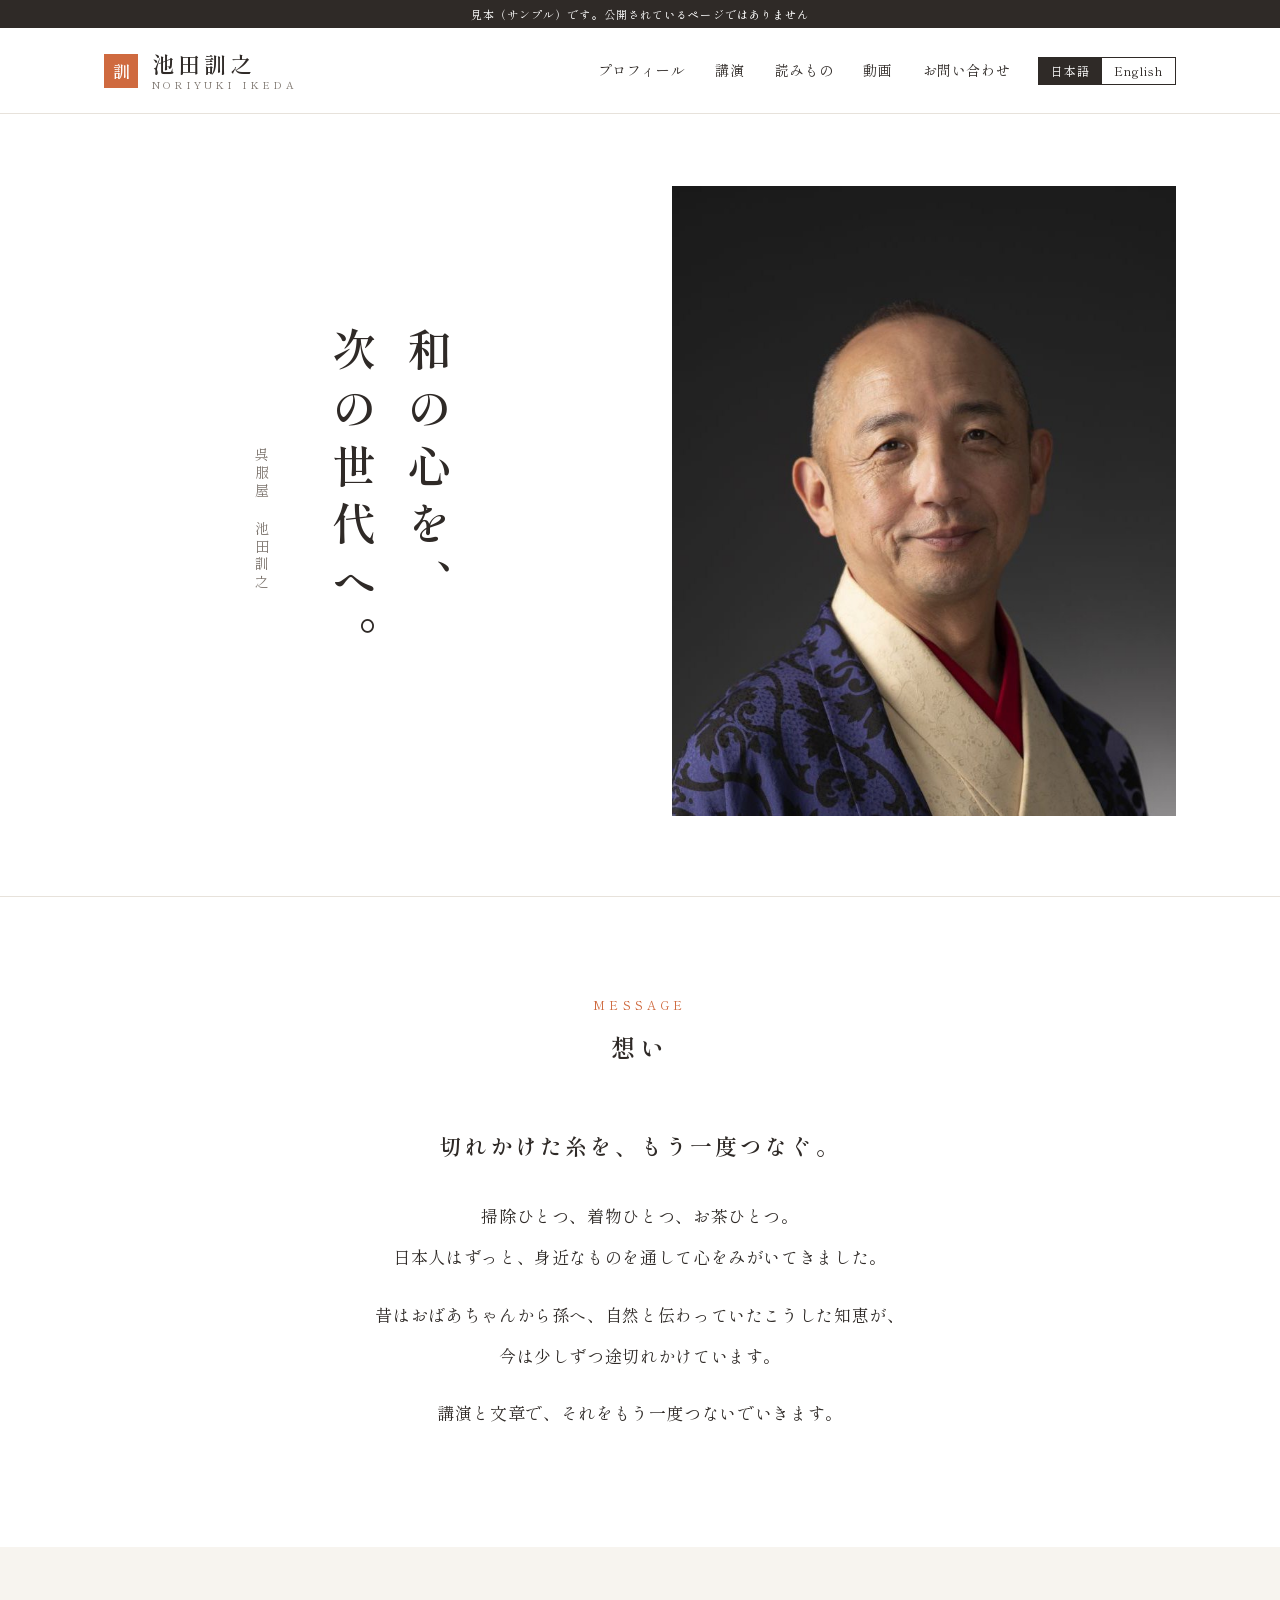
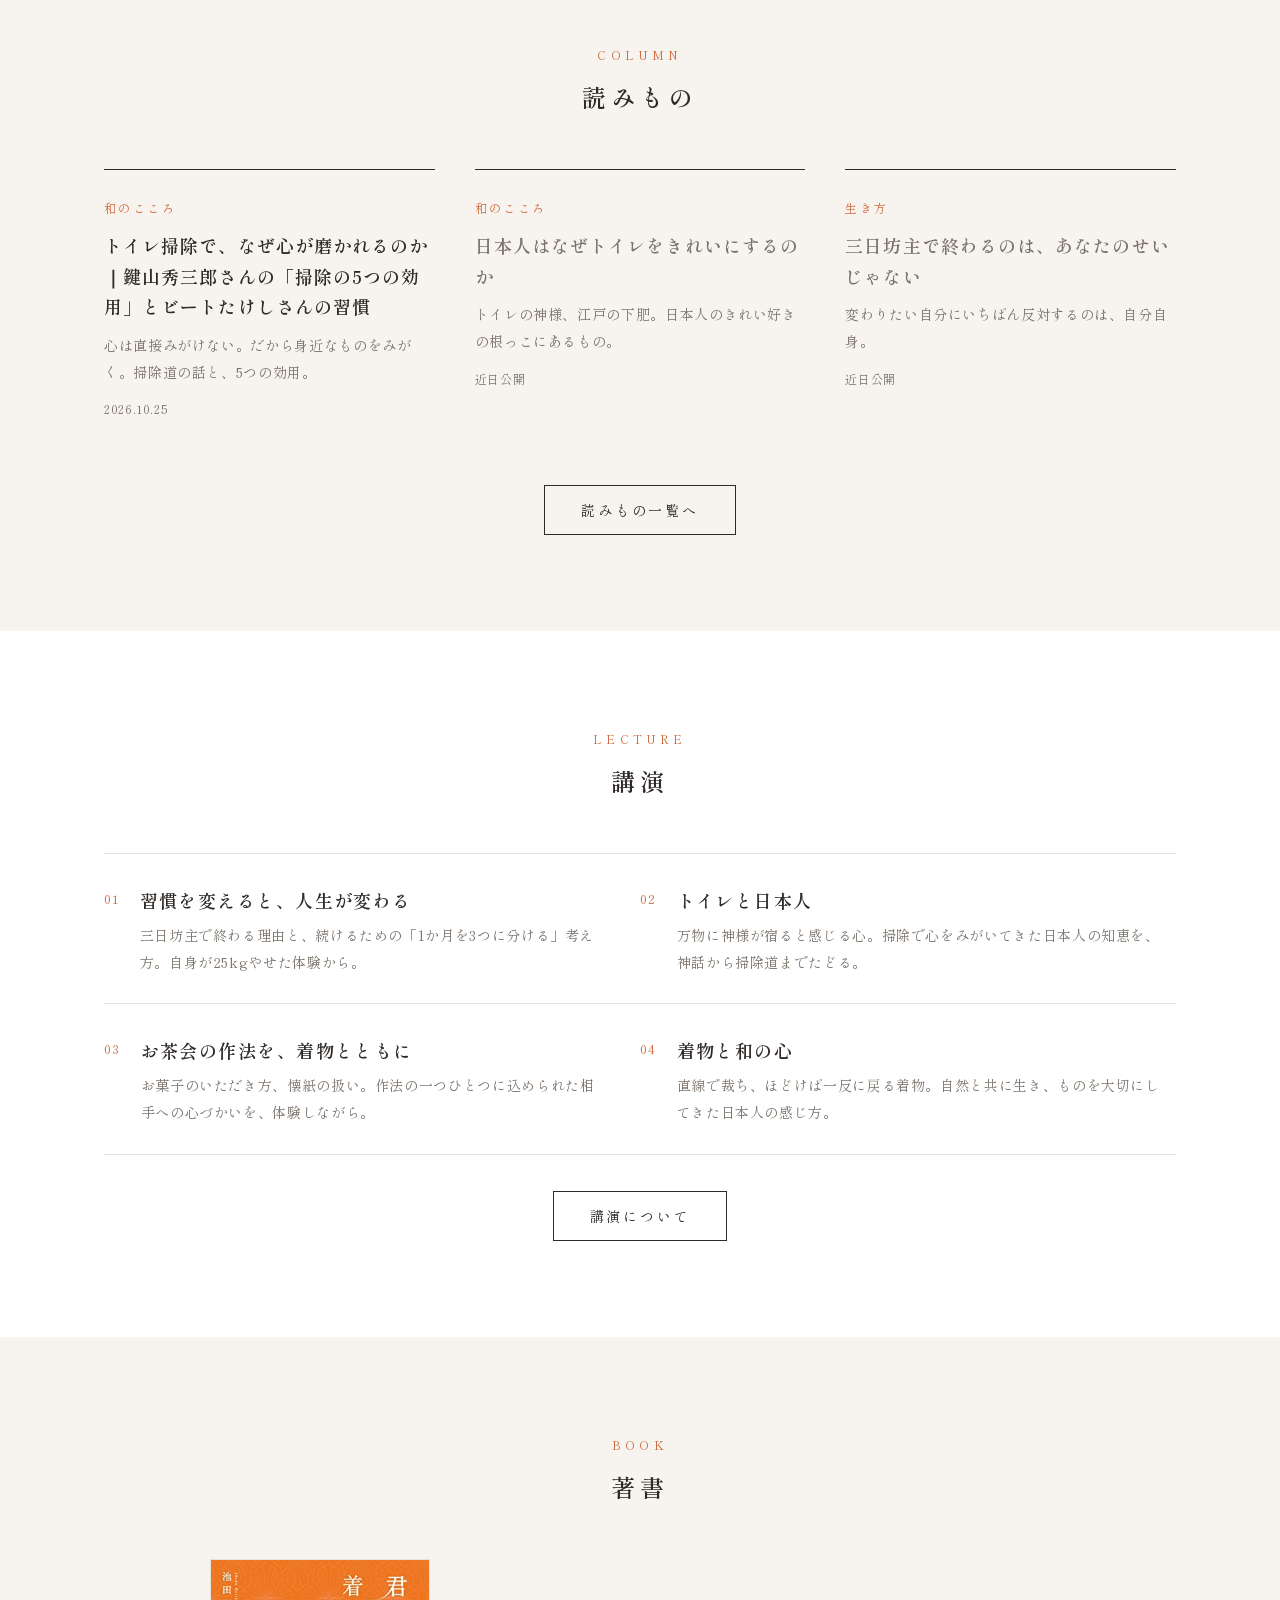
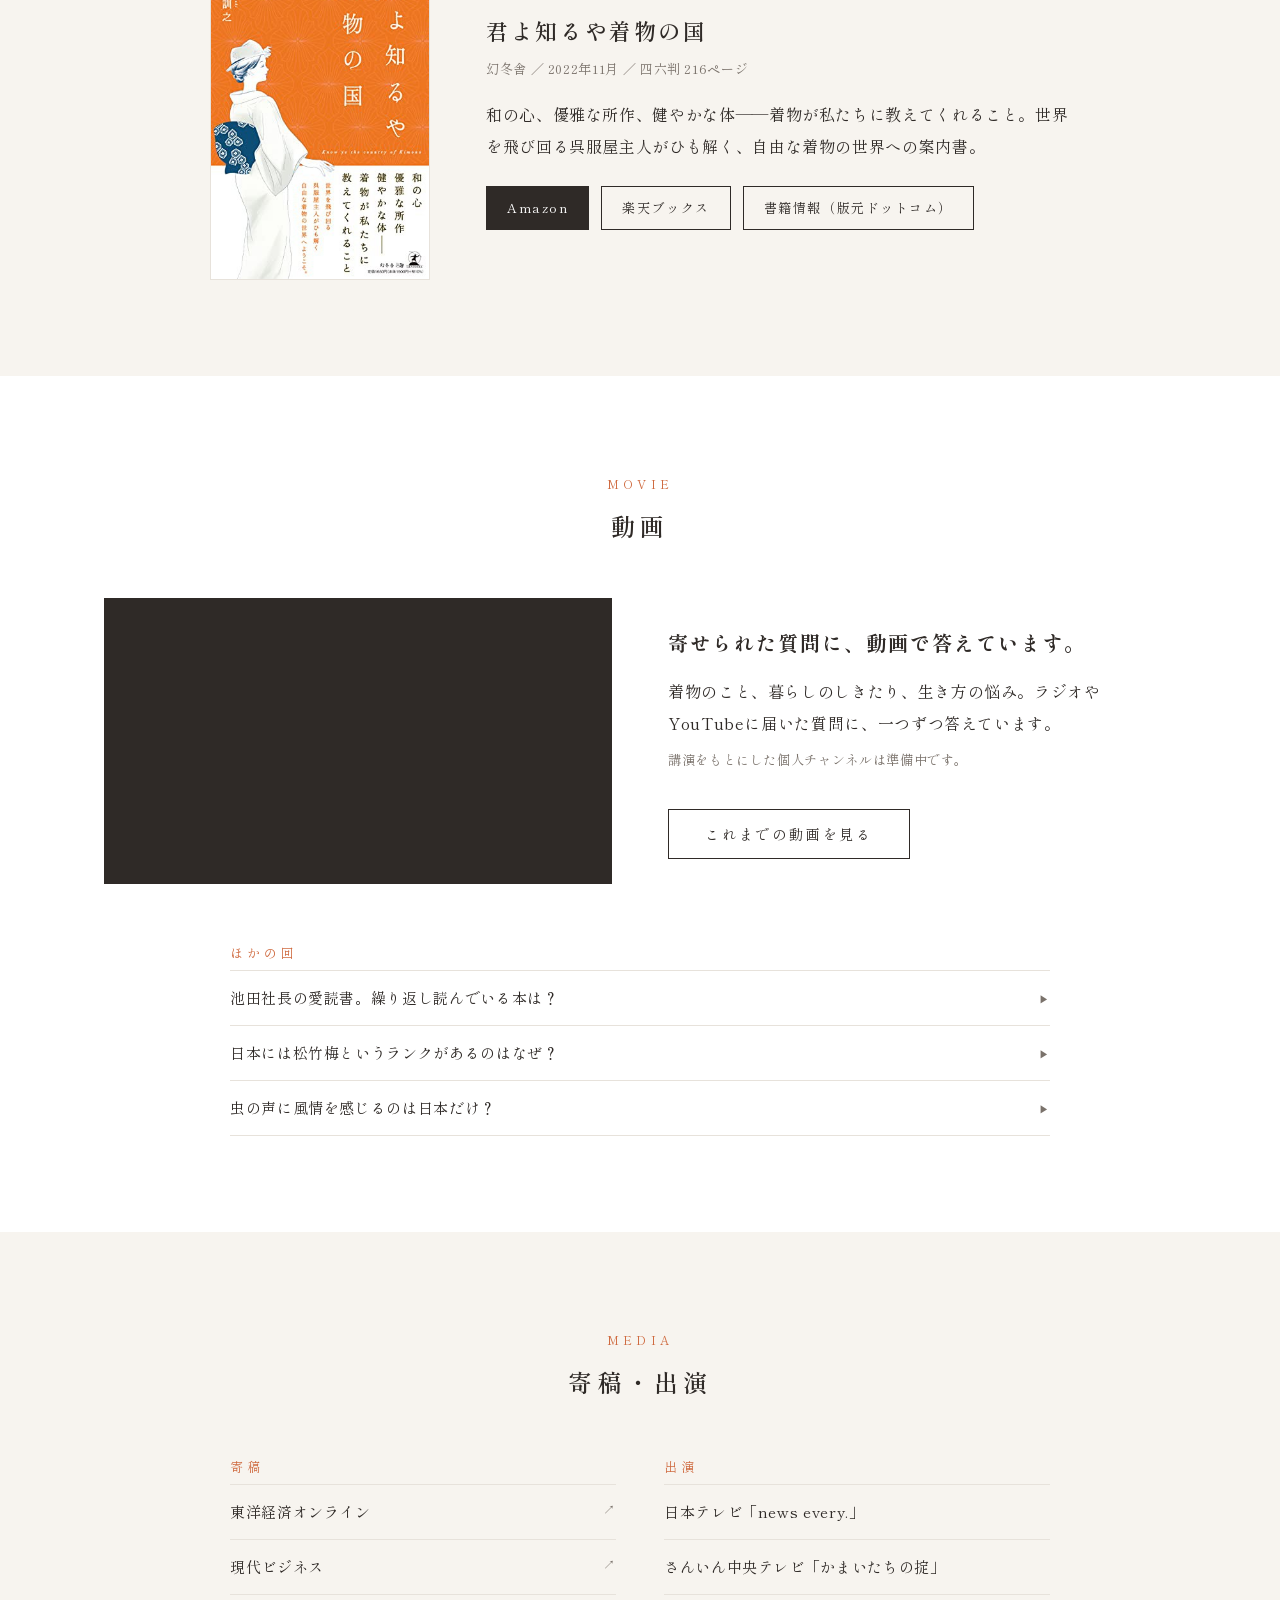
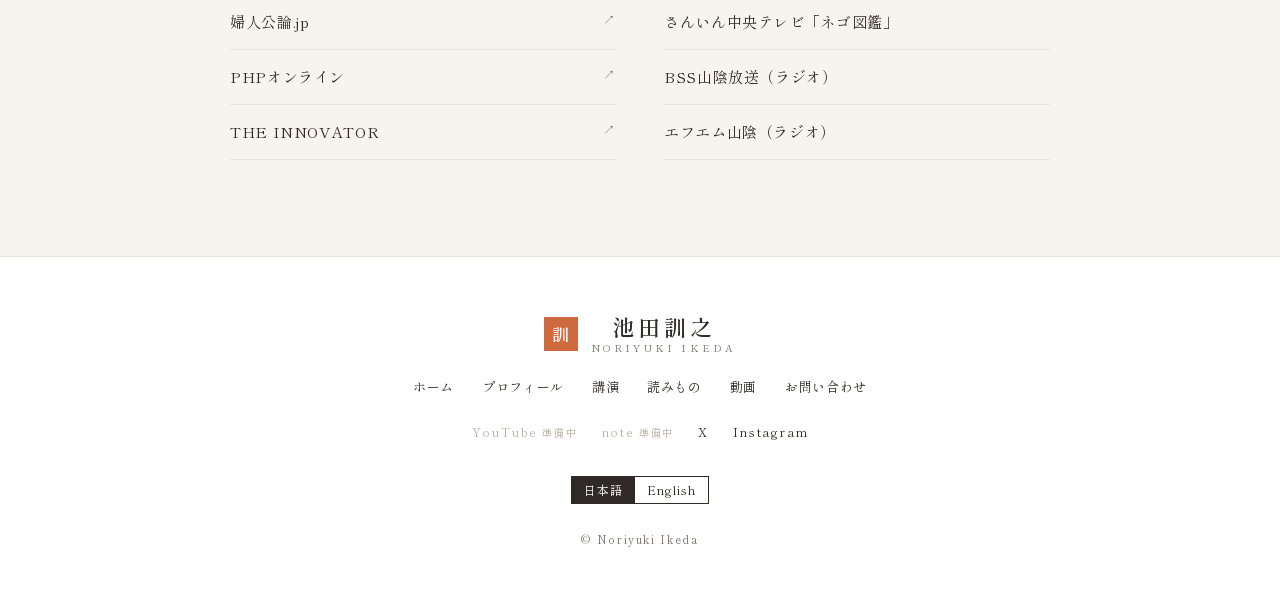
==== commit 7eb20b0e: "個人サイト見本 v4：英語版（en/）と日本語/English切り替えボタンを追加 Co-Authored-By: Claude Opus 5.5 <noreply@anthropic.com>" ====
--- a/index.html
+++ b/index.html
@@ -4,12 +4,13 @@
 <meta name="robots" content="noindex,nofollow">
 <title>池田訓之｜呉服屋 公式サイト</title>
 <meta name="description" content="呉服屋、池田訓之の公式サイト。着物と和の心、習慣、日本人の暮らしの知恵について、講演と文章で発信しています。">
+<link rel="alternate" hreflang="ja" href="https://ikeda-noriyuki.example/index.html"><link rel="alternate" hreflang="en" href="https://ikeda-noriyuki.example/en/index.html"><link rel="alternate" hreflang="x-default" href="https://ikeda-noriyuki.example/index.html">
 <link rel="preconnect" href="https://fonts.googleapis.com"><link rel="preconnect" href="https://fonts.gstatic.com" crossorigin>
 <link href="https://fonts.googleapis.com/css2?family=Shippori+Mincho:wght@400;600&display=swap" rel="stylesheet">
 <link rel="stylesheet" href="style.css"><script type="application/ld+json">{"@context": "https://schema.org", "@graph": [{"@type": "Person", "@id": "https://ikeda-noriyuki.example/#person", "name": "池田訓之", "alternateName": "Noriyuki Ikeda", "jobTitle": "呉服屋", "birthDate": "1962", "birthPlace": "京都府", "alumniOf": "同志社大学", "description": "鳥取・島根で呉服店を営みながら、着物を通じて和の心を伝える講演・執筆を行う。", "url": "https://ikeda-noriyuki.example/", "image": "https://ikeda-noriyuki.example/img/ikeda.jpg", "sameAs": ["https://x.com/ni100121", "https://www.instagram.com/wasoukan_noriyuki_ikeda/", "https://toyokeizai.net/list/author/8533", "https://gendai.media/list/author/ikedanoriyuki", "https://fujinkoron.jp/list/author/%E6%B1%A0%E7%94%B0%E8%A8%93%E4%B9%8B", "https://shuchi.php.co.jp/author/1341.html", "https://the-innovator.jp/interviewees/ikeda_noriyuki/"]}, {"@type": "Book", "name": "君よ知るや着物の国", "isbn": "9784344941311", "author": {"@id": "https://ikeda-noriyuki.example/#person"}, "publisher": {"@type": "Organization", "name": "幻冬舎"}, "datePublished": "2022-11-30", "inLanguage": "ja"}, {"@type": "WebSite", "url": "https://ikeda-noriyuki.example/", "name": "池田訓之 公式サイト", "publisher": {"@id": "https://ikeda-noriyuki.example/#person"}}]}</script>
 </head><body>
 <div class="sample">見本（サンプル）です。公開されているページではありません</div>
-<header class="site-header"><div class="in"><a class="brand" href="index.html"><span class="seal">訓</span><span class="brand-name">池田訓之<small>NORIYUKI IKEDA</small></span></a><nav class="gnav"><a href="profile.html">プロフィール</a><a href="kouen.html">講演</a><a href="yomimono.html">読みもの</a><a href="index.html#video">動画</a><a href="contact.html">お問い合わせ</a></nav></div></header>
+<header class="site-header"><div class="in"><a class="brand" href="index.html"><span class="seal">訓</span><span class="brand-name">池田訓之<small>NORIYUKI IKEDA</small></span></a><div class="head-right"><nav class="gnav"><a href="profile.html">プロフィール</a><a href="kouen.html">講演</a><a href="yomimono.html">読みもの</a><a href="index.html#video">動画</a><a href="contact.html">お問い合わせ</a></nav><div class="lang-switch" aria-label="Language"><span class="on">日本語</span><a href="en/index.html" hreflang="en" lang="en">English</a></div></div></div></header>
 
 <section class="hero"><div class="in">
   <div class="hero-copy">
@@ -72,5 +73,6 @@
 <footer class="site-footer"><div class="container"><a class="brand" href="index.html"><span class="seal">訓</span><span class="brand-name">池田訓之<small>NORIYUKI IKEDA</small></span></a>
 <nav class="fnav"><a href="index.html">ホーム</a><a href="profile.html">プロフィール</a><a href="kouen.html">講演</a><a href="yomimono.html">読みもの</a><a href="index.html#video">動画</a><a href="contact.html">お問い合わせ</a></nav>
 <div class="sns"><span title="準備中">YouTube<small>準備中</small></span><span title="準備中">note<small>準備中</small></span><a href="https://x.com/ni100121" target="_blank" rel="noopener">X</a><a href="https://www.instagram.com/wasoukan_noriyuki_ikeda/" target="_blank" rel="noopener">Instagram</a></div>
+<div class="lang-switch" aria-label="Language"><span class="on">日本語</span><a href="en/index.html" hreflang="en" lang="en">English</a></div>
 <div class="copy">© Noriyuki Ikeda</div></div></footer>
 </body></html>
--- a/style.css
+++ b/style.css
@@ -204,3 +204,67 @@
 .sns a{text-decoration:none;color:var(--ink)}
 .sns a:hover{color:var(--kaki-deep)}
 .copy{font-size:11px;color:var(--sub);letter-spacing:.15em}
+
+/* ===== 言語の切り替え（日本語 / English） ===== */
+.head-right{display:flex;align-items:center;gap:28px}
+.lang-switch{display:inline-flex;border:1px solid var(--ink);font-size:12px;letter-spacing:.08em;line-height:1;flex-shrink:0}
+.lang-switch a,.lang-switch span{padding:7px 12px;text-decoration:none;font-family:var(--serif)}
+.lang-switch .on{background:var(--ink);color:#fff}
+.lang-switch a:hover{background:var(--wash);color:var(--kaki-deep)}
+.site-footer .lang-switch{margin:0 auto 24px}
+@media(max-width:820px){
+  .site-header .in{position:relative}
+  .head-right{width:100%}
+  .head-right .gnav{flex:1;min-width:0}
+  .site-header .lang-switch{position:absolute;top:16px;right:16px}
+}
+
+/* ===== 英語版 ===== */
+html[lang=en]{--serif:"EB Garamond","Shippori Mincho","Hiragino Mincho ProN",Georgia,serif}
+html[lang=en] body{font-size:18px;line-height:1.75;letter-spacing:0}
+html[lang=en] .brand-name{letter-spacing:.06em;font-size:23px}
+html[lang=en] .brand-name small{letter-spacing:.18em}
+html[lang=en] .gnav{font-size:15px;letter-spacing:.04em}
+html[lang=en] .sec-head .en,html[lang=en] .page-head .en{letter-spacing:.3em}
+html[lang=en] .sec-head h2{letter-spacing:.02em;font-size:28px;font-weight:400;font-style:italic}
+html[lang=en] .page-head h1{letter-spacing:.04em;font-weight:400}
+html[lang=en] .message{font-size:19px;line-height:1.9}
+html[lang=en] .more,html[lang=en] .buy a{letter-spacing:.08em}
+html[lang=en] .post h3,html[lang=en] .theme h3,html[lang=en] .book h3,html[lang=en] .prof h2{letter-spacing:.01em}
+html[lang=en] .post h3{font-size:21px;line-height:1.4}
+html[lang=en] .post p,html[lang=en] .theme p{font-size:16px;line-height:1.65}
+html[lang=en] .prof h2{font-size:34px;font-weight:400}
+html[lang=en] .timeline div{grid-template-columns:96px 1fr;font-size:16px}
+html[lang=en] .article h1{letter-spacing:0;font-size:clamp(28px,4vw,38px);line-height:1.3;margin-bottom:10px}
+html[lang=en] .article .dek{font-size:20px;font-style:italic;color:var(--sub);line-height:1.5;margin:0 0 20px}
+html[lang=en] .answer{font-size:19px;line-height:1.7}
+html[lang=en] .body h2{letter-spacing:0;font-size:26px;line-height:1.35}
+html[lang=en] .body p{font-size:19px;line-height:1.8}
+html[lang=en] .body p.quote{font-size:23px;font-style:italic;font-weight:400;line-height:1.5}
+html[lang=en] .body em{font-style:italic}
+html[lang=en] .answer b,html[lang=en] .toc b,html[lang=en] .author .label,html[lang=en] .media h3{letter-spacing:.2em}
+html[lang=en] .form label,html[lang=en] .form button{letter-spacing:.06em}
+.ja-note{font-size:14px;color:var(--sub);margin-top:28px}
+
+/* 英語トップのヒーロー（縦書きの代わりに横書き＋小さな「和の心」） */
+.hero-copy-en{position:relative;padding-left:56px}
+.hero-copy-en .kanji-mark{position:absolute;left:0;top:6px;writing-mode:vertical-rl;margin:0;font-family:"Shippori Mincho",serif;font-size:18px;letter-spacing:.4em;color:var(--kaki)}
+.hero-copy-en h1{font-size:clamp(32px,4vw,50px);font-weight:400;line-height:1.25;margin:0 0 28px;letter-spacing:0}
+.hero-copy-en .by{font-size:15px;color:var(--sub);letter-spacing:.12em;margin:0}
+@media(max-width:820px){.hero-copy-en{padding-left:40px}}
+
+/* 言葉の小さな辞典 */
+.words{display:grid;grid-template-columns:repeat(4,1fr);gap:0;border-top:1px solid var(--line)}
+@media(max-width:900px){.words{grid-template-columns:1fr 1fr}}
+@media(max-width:520px){.words{grid-template-columns:1fr}}
+.word{padding:28px 20px 28px 0;border-bottom:1px solid var(--line)}
+.word .kanji{font-family:"Shippori Mincho",serif;font-size:30px;color:var(--kaki);display:block;line-height:1.2}
+.word h3{margin:8px 0 4px;font-size:22px;font-weight:600}
+.word p{margin:0;font-size:16px;color:var(--sub);line-height:1.6}
+@media(max-width:820px){
+  .site-header .lang-switch{font-size:11px}
+  .site-header .lang-switch a,.site-header .lang-switch span{padding:6px 9px}
+  html[lang=en] .brand{gap:10px}
+  html[lang=en] .site-header .brand-name{font-size:19px}
+  html[lang=en] .site-header .brand-name small{font-size:9px;letter-spacing:.1em}
+}
